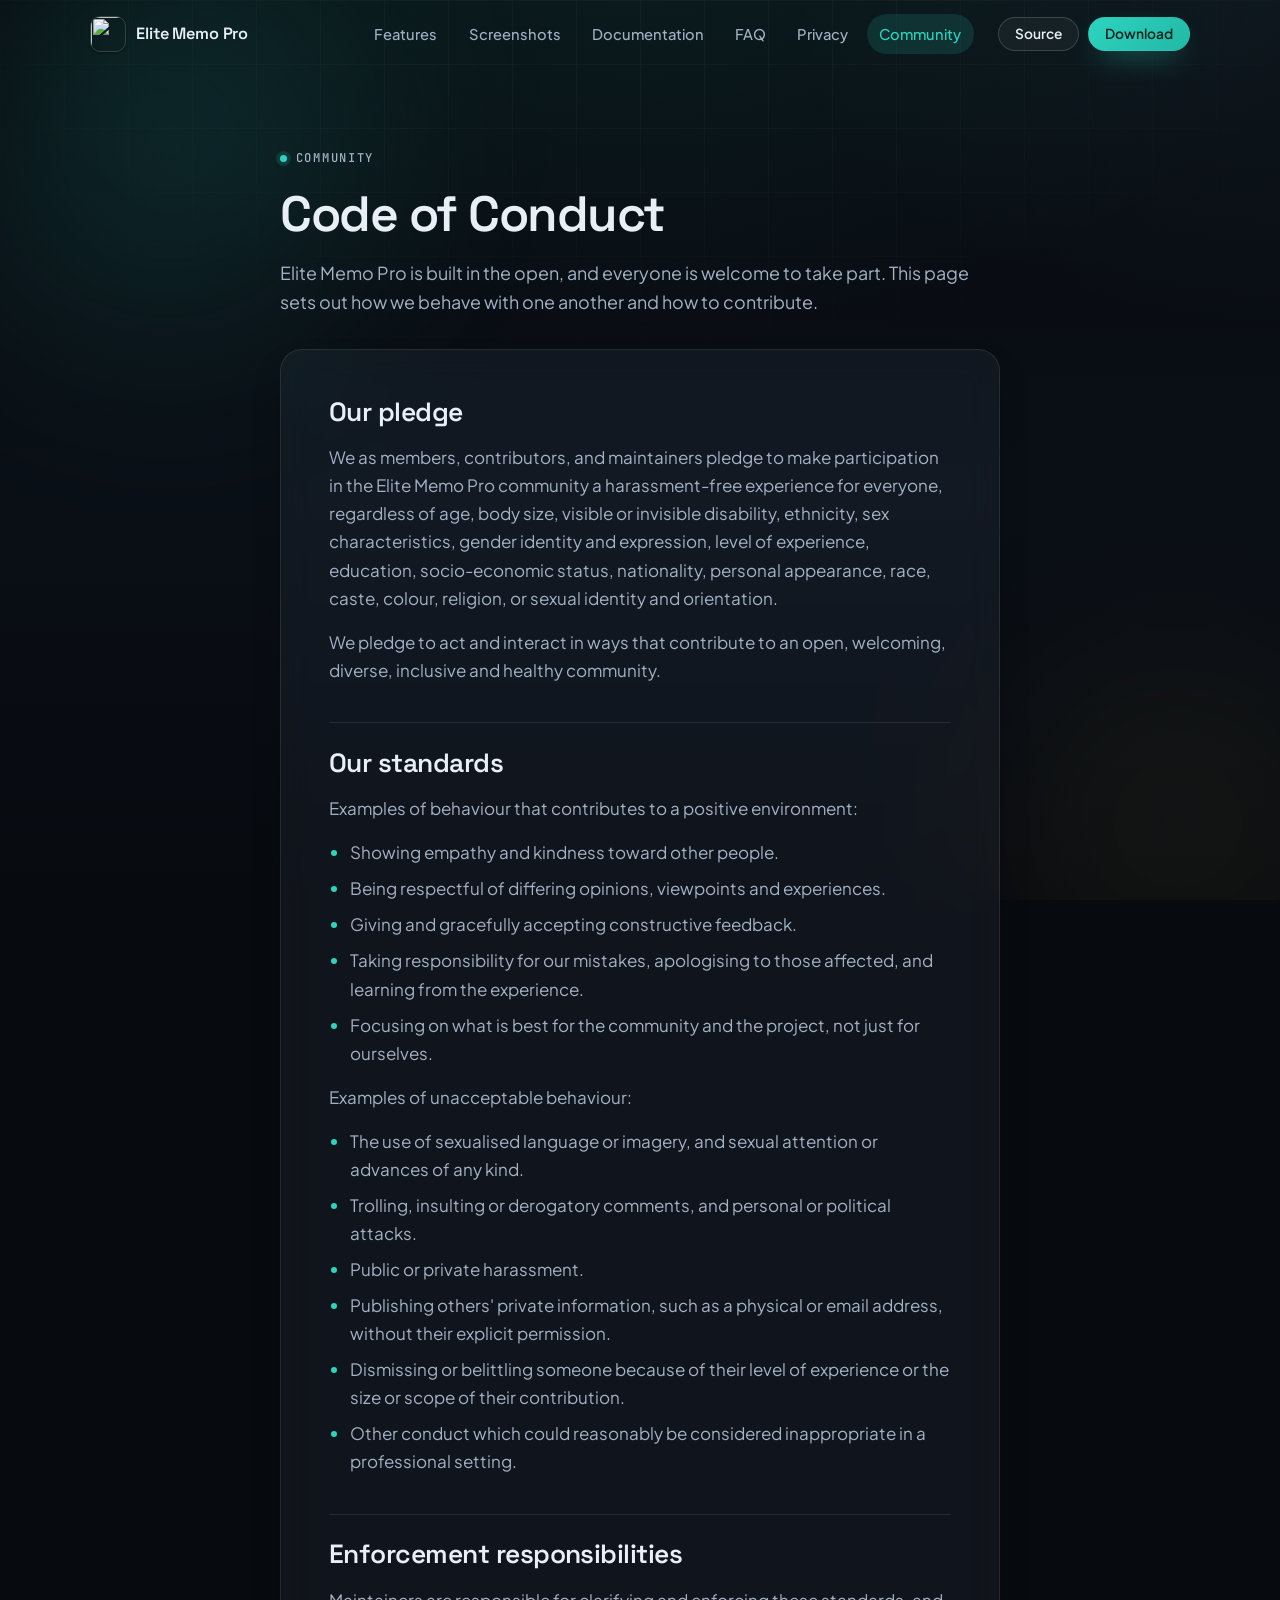
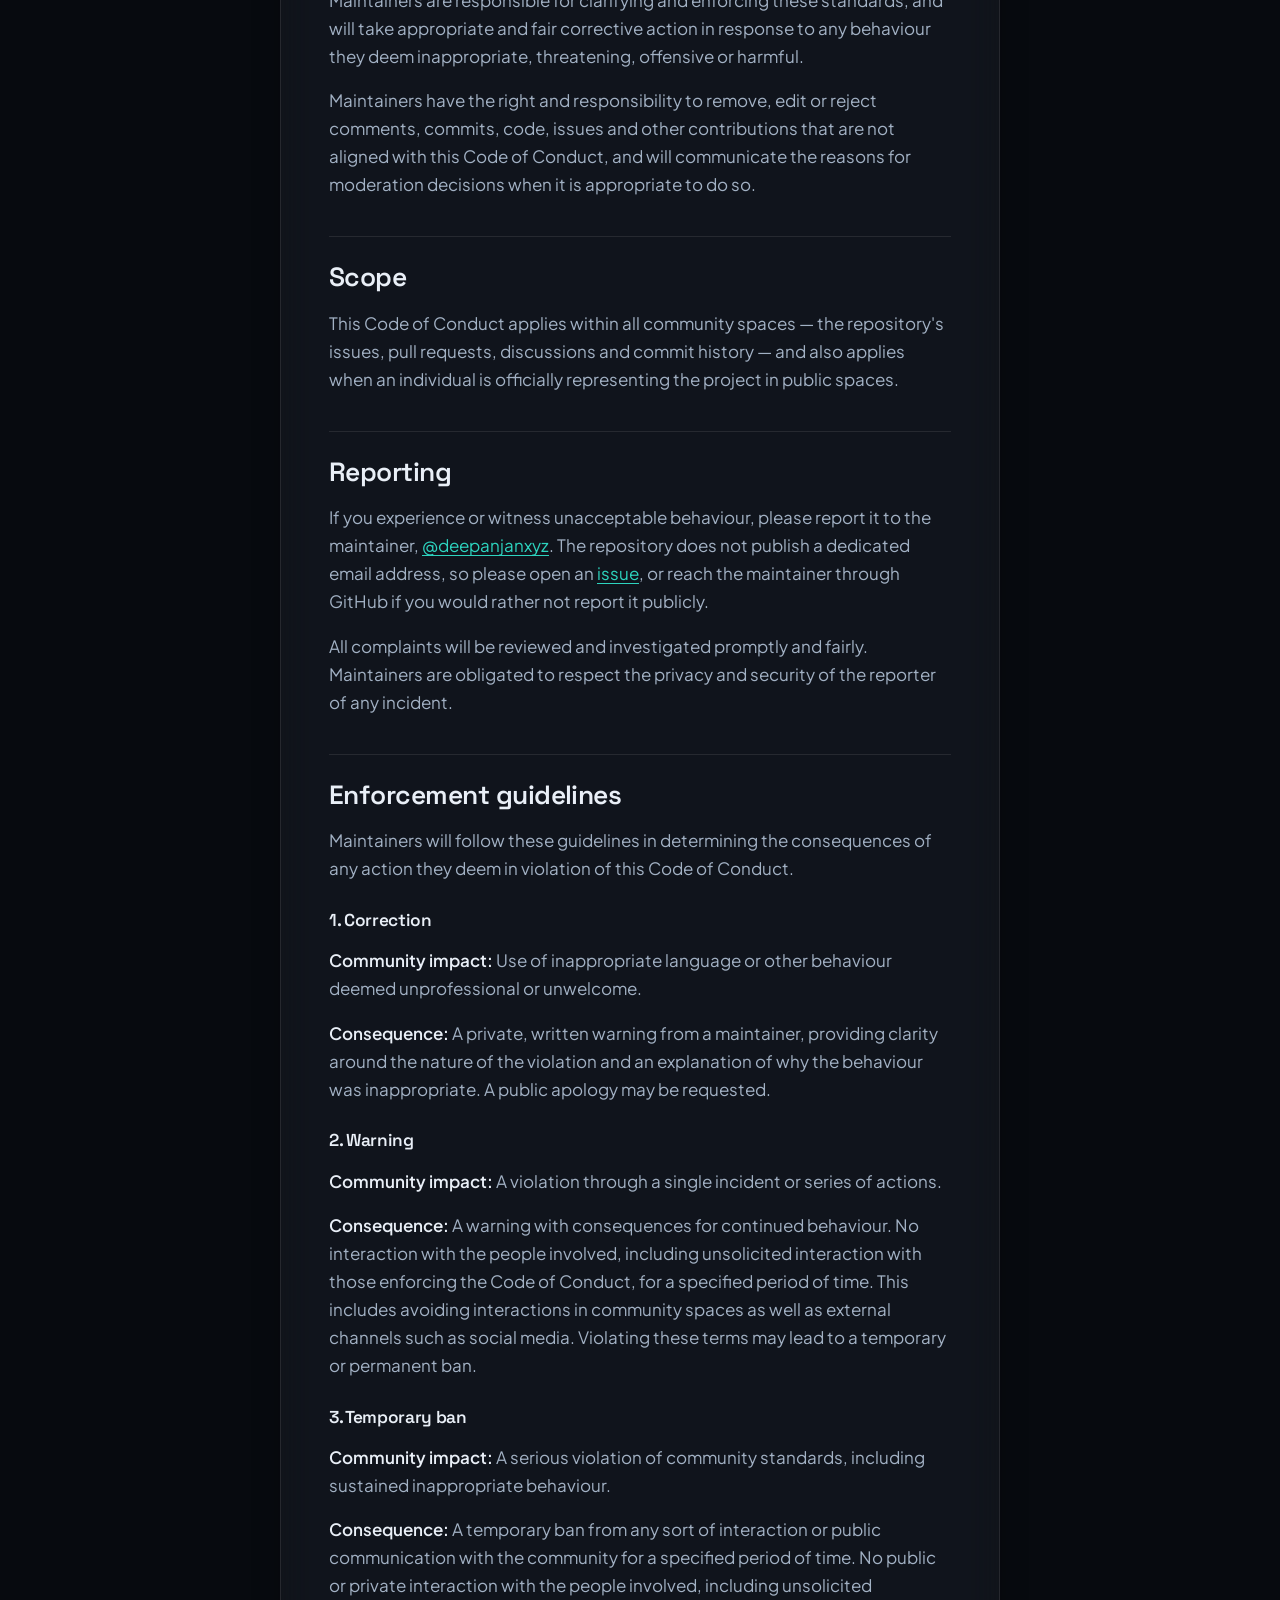
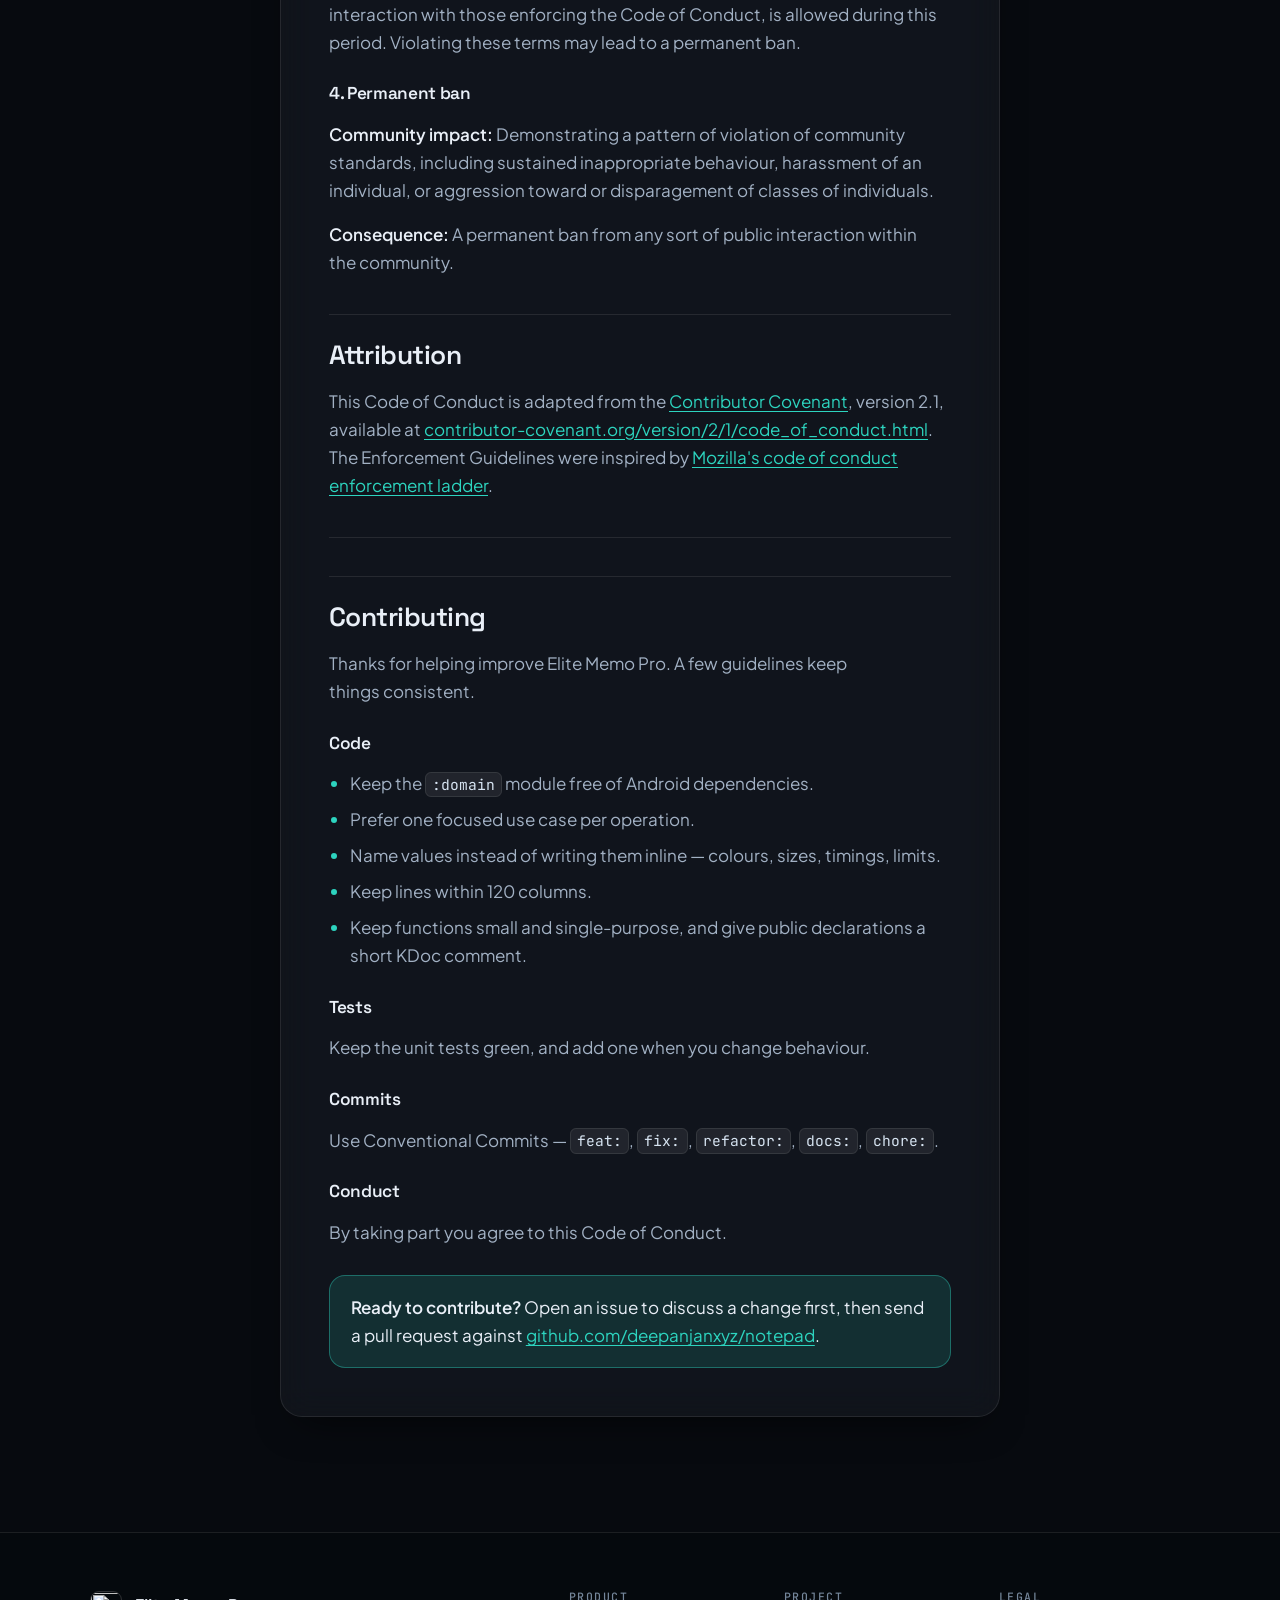
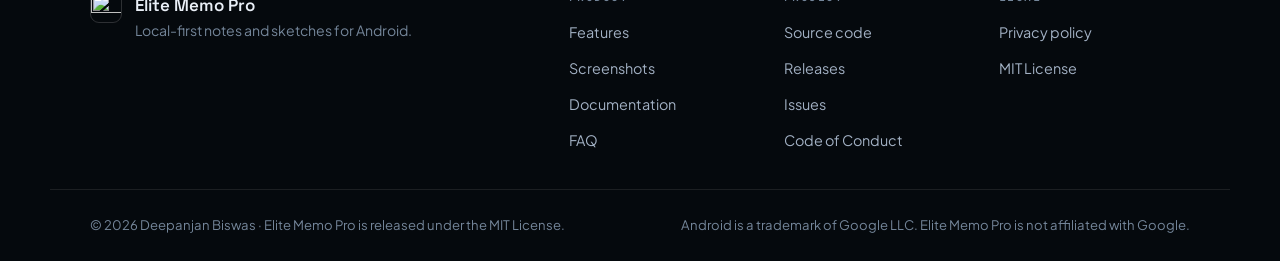
==== conduct.html @ f61d765e "feat: initial Elite Memo Pro landing site" ====
<!DOCTYPE html>
<html lang="en">
<head>
  <meta charset="UTF-8" />
  <meta name="viewport" content="width=device-width, initial-scale=1.0" />
  <title>Code of Conduct &amp; Contributing — Elite Memo Pro</title>
  <meta name="description" content="The Code of Conduct and contribution guidelines for the Elite Memo Pro community." />
  <meta name="theme-color" content="#070a0f" />
  <meta name="color-scheme" content="dark" />
  <link rel="icon" href="https://raw.githubusercontent.com/deepanjanxyz/notepad/main/fastlane/metadata/android/en-US/images/icon.png" />
  <link rel="preconnect" href="https://fonts.googleapis.com" />
  <link rel="preconnect" href="https://fonts.gstatic.com" crossorigin />
  <link href="https://fonts.googleapis.com/css2?family=Plus+Jakarta+Sans:wght@400;500;600;700;800&family=Space+Grotesk:wght@500;600;700&family=JetBrains+Mono:wght@400;500&display=swap" rel="stylesheet" />
  <link rel="stylesheet" href="assets/css/style.css" />
  <noscript><style>.reveal{opacity:1 !important;transform:none !important}</style></noscript>
</head>
<body>
  <a class="skip-link" href="#main">Skip to content</a>

  <div class="bg-atmosphere" aria-hidden="true">
    <span class="bg-atmosphere__glow bg-atmosphere__glow--a"></span>
    <span class="bg-atmosphere__glow bg-atmosphere__glow--b"></span>
    <span class="bg-atmosphere__grid"></span>
  </div>

  <header class="site-header" id="top">
    <div class="container site-header__inner">
      <a class="brand" href="index.html">
        <img class="brand__icon" src="https://raw.githubusercontent.com/deepanjanxyz/notepad/main/fastlane/metadata/android/en-US/images/icon.png" alt="" width="36" height="36" decoding="async" />
        <span class="brand__text">Elite&nbsp;Memo&nbsp;Pro</span>
      </a>

      <button class="nav-toggle" id="nav-toggle" type="button" aria-controls="primary-nav" aria-expanded="false" aria-label="Open menu">
        <span class="nav-toggle__bar"></span>
        <span class="nav-toggle__bar"></span>
        <span class="nav-toggle__bar"></span>
      </button>

      <nav class="nav" id="primary-nav" aria-label="Primary">
        <ul class="nav__list">
          <li><a class="nav__link" href="index.html#features">Features</a></li>
          <li><a class="nav__link" href="index.html#screenshots">Screenshots</a></li>
          <li><a class="nav__link" href="index.html#docs">Documentation</a></li>
          <li><a class="nav__link" href="index.html#faq">FAQ</a></li>
          <li><a class="nav__link" href="privacy.html">Privacy</a></li>
          <li><a class="nav__link is-active" href="conduct.html">Community</a></li>
        </ul>
        <div class="nav__actions">
          <a class="btn btn--ghost btn--sm" href="https://github.com/deepanjanxyz/notepad" target="_blank" rel="noopener">Source</a>
          <a class="btn btn--primary btn--sm" href="https://github.com/deepanjanxyz/notepad/releases/latest" target="_blank" rel="noopener">Download</a>
        </div>
      </nav>
    </div>
  </header>

  <main id="main">
    <section class="page-hero">
      <div class="container container--narrow">
        <p class="eyebrow"><span class="dot"></span> Community</p>
        <h1 class="page-hero__title">Code of Conduct</h1>
        <p class="page-hero__lead">
          Elite Memo Pro is built in the open, and everyone is welcome to take part. This page sets out how we behave
          with one another and how to contribute.
        </p>
      </div>
    </section>

    <section class="section" style="padding-top: 0;">
      <div class="container container--narrow">
        <article class="card prose">
          <h2>Our pledge</h2>
          <p>
            We as members, contributors, and maintainers pledge to make participation in the Elite Memo Pro community a
            harassment-free experience for everyone, regardless of age, body size, visible or invisible disability, ethnicity,
            sex characteristics, gender identity and expression, level of experience, education, socio-economic status,
            nationality, personal appearance, race, caste, colour, religion, or sexual identity and orientation.
          </p>
          <p>
            We pledge to act and interact in ways that contribute to an open, welcoming, diverse, inclusive and healthy
            community.
          </p>

          <h2>Our standards</h2>
          <p>Examples of behaviour that contributes to a positive environment:</p>
          <ul>
            <li>Showing empathy and kindness toward other people.</li>
            <li>Being respectful of differing opinions, viewpoints and experiences.</li>
            <li>Giving and gracefully accepting constructive feedback.</li>
            <li>Taking responsibility for our mistakes, apologising to those affected, and learning from the experience.</li>
            <li>Focusing on what is best for the community and the project, not just for ourselves.</li>
          </ul>
          <p>Examples of unacceptable behaviour:</p>
          <ul>
            <li>The use of sexualised language or imagery, and sexual attention or advances of any kind.</li>
            <li>Trolling, insulting or derogatory comments, and personal or political attacks.</li>
            <li>Public or private harassment.</li>
            <li>Publishing others' private information, such as a physical or email address, without their explicit permission.</li>
            <li>Dismissing or belittling someone because of their level of experience or the size or scope of their contribution.</li>
            <li>Other conduct which could reasonably be considered inappropriate in a professional setting.</li>
          </ul>

          <h2>Enforcement responsibilities</h2>
          <p>
            Maintainers are responsible for clarifying and enforcing these standards, and will take appropriate and fair
            corrective action in response to any behaviour they deem inappropriate, threatening, offensive or harmful.
          </p>
          <p>
            Maintainers have the right and responsibility to remove, edit or reject comments, commits, code, issues and other
            contributions that are not aligned with this Code of Conduct, and will communicate the reasons for moderation
            decisions when it is appropriate to do so.
          </p>

          <h2>Scope</h2>
          <p>
            This Code of Conduct applies within all community spaces — the repository's issues, pull requests, discussions and
            commit history — and also applies when an individual is officially representing the project in public spaces.
          </p>

          <h2>Reporting</h2>
          <p>
            If you experience or witness unacceptable behaviour, please report it to the maintainer,
            <a href="https://github.com/deepanjanxyz" target="_blank" rel="noopener">@deepanjanxyz</a>. The repository does not
            publish a dedicated email address, so please open an
            <a href="https://github.com/deepanjanxyz/notepad/issues" target="_blank" rel="noopener">issue</a>, or reach the
            maintainer through GitHub if you would rather not report it publicly.
          </p>
          <p>
            All complaints will be reviewed and investigated promptly and fairly. Maintainers are obligated to respect the
            privacy and security of the reporter of any incident.
          </p>

          <h2>Enforcement guidelines</h2>
          <p>Maintainers will follow these guidelines in determining the consequences of any action they deem in violation of this Code of Conduct.</p>

          <h3>1. Correction</h3>
          <p><strong>Community impact:</strong> Use of inappropriate language or other behaviour deemed unprofessional or unwelcome.</p>
          <p><strong>Consequence:</strong> A private, written warning from a maintainer, providing clarity around the nature of the violation and an explanation of why the behaviour was inappropriate. A public apology may be requested.</p>

          <h3>2. Warning</h3>
          <p><strong>Community impact:</strong> A violation through a single incident or series of actions.</p>
          <p><strong>Consequence:</strong> A warning with consequences for continued behaviour. No interaction with the people involved, including unsolicited interaction with those enforcing the Code of Conduct, for a specified period of time. This includes avoiding interactions in community spaces as well as external channels such as social media. Violating these terms may lead to a temporary or permanent ban.</p>

          <h3>3. Temporary ban</h3>
          <p><strong>Community impact:</strong> A serious violation of community standards, including sustained inappropriate behaviour.</p>
          <p><strong>Consequence:</strong> A temporary ban from any sort of interaction or public communication with the community for a specified period of time. No public or private interaction with the people involved, including unsolicited interaction with those enforcing the Code of Conduct, is allowed during this period. Violating these terms may lead to a permanent ban.</p>

          <h3>4. Permanent ban</h3>
          <p><strong>Community impact:</strong> Demonstrating a pattern of violation of community standards, including sustained inappropriate behaviour, harassment of an individual, or aggression toward or disparagement of classes of individuals.</p>
          <p><strong>Consequence:</strong> A permanent ban from any sort of public interaction within the community.</p>

          <h2>Attribution</h2>
          <p>
            This Code of Conduct is adapted from the
            <a href="https://www.contributor-covenant.org" target="_blank" rel="noopener">Contributor Covenant</a>, version 2.1,
            available at <a href="https://www.contributor-covenant.org/version/2/1/code_of_conduct.html" target="_blank" rel="noopener">contributor-covenant.org/version/2/1/code_of_conduct.html</a>.
            The Enforcement Guidelines were inspired by
            <a href="https://github.com/mozilla/inclusion" target="_blank" rel="noopener">Mozilla's code of conduct enforcement ladder</a>.
          </p>

          <hr class="prose__rule" />

          <h2 id="contributing">Contributing</h2>
          <p>Thanks for helping improve Elite Memo Pro. A few guidelines keep things consistent.</p>

          <h3>Code</h3>
          <ul>
            <li>Keep the <code>:domain</code> module free of Android dependencies.</li>
            <li>Prefer one focused use case per operation.</li>
            <li>Name values instead of writing them inline — colours, sizes, timings, limits.</li>
            <li>Keep lines within 120 columns.</li>
            <li>Keep functions small and single-purpose, and give public declarations a short KDoc comment.</li>
          </ul>

          <h3>Tests</h3>
          <p>Keep the unit tests green, and add one when you change behaviour.</p>

          <h3>Commits</h3>
          <p>Use Conventional Commits — <code>feat:</code>, <code>fix:</code>, <code>refactor:</code>, <code>docs:</code>, <code>chore:</code>.</p>

          <h3>Conduct</h3>
          <p>By taking part you agree to this Code of Conduct.</p>

          <div class="callout">
            <p><strong>Ready to contribute?</strong> Open an issue to discuss a change first, then send a pull request against
              <a href="https://github.com/deepanjanxyz/notepad" target="_blank" rel="noopener">github.com/deepanjanxyz/notepad</a>.</p>
          </div>
        </article>
      </div>
    </section>
  </main>

  <footer class="site-footer">
    <div class="container site-footer__inner">
      <div class="site-footer__brand">
        <img src="https://raw.githubusercontent.com/deepanjanxyz/notepad/main/fastlane/metadata/android/en-US/images/icon.png" alt="" width="32" height="32" loading="lazy" decoding="async" />
        <div>
          <p class="site-footer__name">Elite Memo Pro</p>
          <p class="site-footer__tag">Local-first notes and sketches for Android.</p>
        </div>
      </div>
      <nav class="site-footer__nav" aria-label="Footer">
        <div class="footer-col">
          <h2 class="footer-col__title">Product</h2>
          <ul role="list">
            <li><a href="index.html#features">Features</a></li>
            <li><a href="index.html#screenshots">Screenshots</a></li>
            <li><a href="index.html#docs">Documentation</a></li>
            <li><a href="index.html#faq">FAQ</a></li>
          </ul>
        </div>
        <div class="footer-col">
          <h2 class="footer-col__title">Project</h2>
          <ul role="list">
            <li><a href="https://github.com/deepanjanxyz/notepad" target="_blank" rel="noopener">Source code</a></li>
            <li><a href="https://github.com/deepanjanxyz/notepad/releases" target="_blank" rel="noopener">Releases</a></li>
            <li><a href="https://github.com/deepanjanxyz/notepad/issues" target="_blank" rel="noopener">Issues</a></li>
            <li><a href="conduct.html">Code of Conduct</a></li>
          </ul>
        </div>
        <div class="footer-col">
          <h2 class="footer-col__title">Legal</h2>
          <ul role="list">
            <li><a href="privacy.html">Privacy policy</a></li>
            <li><a href="https://github.com/deepanjanxyz/notepad/blob/main/LICENSE" target="_blank" rel="noopener">MIT License</a></li>
          </ul>
        </div>
      </nav>
    </div>
    <div class="container site-footer__bottom">
      <p>&copy; <span id="year">2026</span> Deepanjan Biswas &middot; Elite Memo Pro is released under the MIT License.</p>
      <p class="site-footer__disclaimer">Android is a trademark of Google LLC. Elite Memo Pro is not affiliated with Google.</p>
    </div>
  </footer>

  <script src="assets/js/main.js" defer></script>
</body>
</html>
---- assets/css/style.css ----
/* ==========================================================================
   Elite Memo Pro — landing site
   Dark glassmorphism design system
   --------------------------------------------------------------------------
   1.  Design tokens
   2.  Reset & base
   3.  Layout helpers
   4.  Typography & shared components
   5.  Background atmosphere
   6.  Header & navigation
   7.  Hero
   8.  Trust band
   9.  Features
   10. Screenshots
   11. Privacy
   12. Documentation
   13. FAQ
   14. Download CTA
   15. Footer
   16. Motion
   17. Responsive
   ========================================================================== */

/* ==========================================================================
   1. Design tokens
   ========================================================================== */
:root {
  /* Surfaces */
  --bg: #070a0f;
  --bg-2: #0a0f16;
  --surface: rgba(255, 255, 255, 0.045);
  --surface-2: rgba(255, 255, 255, 0.065);
  --surface-3: rgba(255, 255, 255, 0.09);
  --border: rgba(255, 255, 255, 0.09);
  --border-2: rgba(255, 255, 255, 0.16);

  /* Text */
  --text: #e9eff7;
  --text-dim: #a2b1c4;
  --text-mute: #74869a;

  /* Accents */
  --accent: #2dd4bf;        /* teal   */
  --accent-soft: rgba(45, 212, 191, 0.14);
  --accent-line: rgba(45, 212, 191, 0.38);
  --gold: #f4c453;          /* premium */
  --gold-soft: rgba(244, 196, 83, 0.14);
  --sky: #7dd3fc;

  /* Radii */
  --r-sm: 10px;
  --r-md: 16px;
  --r-lg: 22px;
  --r-xl: 30px;
  --r-pill: 999px;

  /* Spacing */
  --gutter: clamp(1.15rem, 4vw, 2.5rem);
  --section-y: clamp(4rem, 9vw, 7.5rem);
  --maxw: 1180px;

  /* Effects */
  --blur: saturate(150%) blur(16px);
  --shadow-sm: 0 1px 2px rgba(0, 0, 0, 0.4);
  --shadow-md: 0 18px 40px -20px rgba(0, 0, 0, 0.75);
  --shadow-lg: 0 40px 80px -40px rgba(0, 0, 0, 0.85);
  --ring: 0 0 0 3px rgba(45, 212, 191, 0.35);

  /* Type */
  --font-display: "Space Grotesk", "Plus Jakarta Sans", ui-sans-serif, system-ui, sans-serif;
  --font-body: "Plus Jakarta Sans", ui-sans-serif, system-ui, -apple-system, "Segoe UI", Roboto, sans-serif;
  --font-mono: "JetBrains Mono", ui-monospace, SFMono-Regular, Menlo, Consolas, monospace;

  /* Motion */
  --ease: cubic-bezier(0.22, 0.61, 0.36, 1);
  --dur: 0.45s;

  --header-h: 68px;
}

/* ==========================================================================
   2. Reset & base
   ========================================================================== */
*,
*::before,
*::after { box-sizing: border-box; }

* { margin: 0; }

html {
  -webkit-text-size-adjust: 100%;
  scroll-behavior: smooth;
  scroll-padding-top: calc(var(--header-h) + 18px);
}

body {
  min-height: 100vh;
  font-family: var(--font-body);
  font-size: clamp(1rem, 0.96rem + 0.2vw, 1.0625rem);
  line-height: 1.65;
  color: var(--text);
  background-color: var(--bg);
  -webkit-font-smoothing: antialiased;
  -moz-osx-font-smoothing: grayscale;
  overflow-x: hidden;
  text-rendering: optimizeLegibility;
}

img,
picture,
svg,
video { display: block; max-width: 100%; }

img { height: auto; }

a {
  color: var(--accent);
  text-decoration: none;
  text-underline-offset: 3px;
  transition: color 0.2s var(--ease);
}
a:hover { color: #5eead4; text-decoration: underline; }

ul, ol { padding: 0; }

:focus-visible {
  outline: none;
  box-shadow: var(--ring);
  border-radius: 6px;
}

::selection { background: rgba(45, 212, 191, 0.3); color: #fff; }

/* ==========================================================================
   3. Layout helpers
   ========================================================================== */
.container {
  width: 100%;
  max-width: var(--maxw);
  margin-inline: auto;
  padding-inline: var(--gutter);
}
.container--narrow { max-width: 800px; }

.section {
  position: relative;
  padding-block: var(--section-y);
}
.section--alt::before {
  content: "";
  position: absolute;
  inset: 0;
  background: linear-gradient(180deg, transparent, rgba(255, 255, 255, 0.018) 20%, rgba(255, 255, 255, 0.018) 80%, transparent);
  border-block: 1px solid var(--border);
  pointer-events: none;
}
.section > .container { position: relative; z-index: 1; }

.skip-link {
  position: absolute;
  left: 1rem;
  top: -100px;
  z-index: 200;
  padding: 0.7rem 1.1rem;
  background: var(--accent);
  color: #05231f;
  font-weight: 700;
  border-radius: var(--r-sm);
  transition: top 0.2s var(--ease);
}
.skip-link:focus { top: 1rem; text-decoration: none; }

/* ==========================================================================
   4. Typography & shared components
   ========================================================================== */
h1, h2, h3, h4 {
  font-family: var(--font-display);
  font-weight: 600;
  line-height: 1.12;
  letter-spacing: -0.02em;
  text-wrap: balance;
}

p { text-wrap: pretty; }

code {
  font-family: var(--font-mono);
  font-size: 0.86em;
  padding: 0.15em 0.42em;
  border-radius: 6px;
  background: rgba(255, 255, 255, 0.07);
  border: 1px solid var(--border);
  color: #d7e4f2;
}

.eyebrow {
  display: inline-flex;
  align-items: center;
  gap: 0.55rem;
  font-family: var(--font-mono);
  font-size: 0.76rem;
  font-weight: 500;
  letter-spacing: 0.14em;
  text-transform: uppercase;
  color: var(--text-dim);
  margin-bottom: 1.1rem;
}
.eyebrow .dot {
  width: 7px;
  height: 7px;
  border-radius: 50%;
  background: var(--accent);
  box-shadow: 0 0 0 4px var(--accent-soft);
}

.section-head {
  max-width: 660px;
  margin-bottom: clamp(2.2rem, 5vw, 3.6rem);
}
.section-title {
  font-size: clamp(1.85rem, 1.3rem + 2.6vw, 3rem);
  margin-bottom: 0.85rem;
}
.section-lead {
  color: var(--text-dim);
  font-size: clamp(1rem, 0.97rem + 0.3vw, 1.15rem);
}

/* Glass card */
.card {
  position: relative;
  background: var(--surface);
  border: 1px solid var(--border);
  border-radius: var(--r-lg);
  backdrop-filter: var(--blur);
  -webkit-backdrop-filter: var(--blur);
  box-shadow: var(--shadow-md);
}

/* Buttons */
.btn {
  --btn-bg: var(--surface-2);
  --btn-fg: var(--text);
  display: inline-flex;
  align-items: center;
  justify-content: center;
  gap: 0.6rem;
  padding: 0.78rem 1.35rem;
  font-family: var(--font-body);
  font-size: 0.95rem;
  font-weight: 600;
  line-height: 1;
  color: var(--btn-fg);
  background: var(--btn-bg);
  border: 1px solid var(--border-2);
  border-radius: var(--r-pill);
  cursor: pointer;
  white-space: nowrap;
  text-decoration: none;
  transition: transform 0.18s var(--ease), background 0.2s var(--ease), border-color 0.2s var(--ease), box-shadow 0.2s var(--ease), color 0.2s var(--ease);
}
.btn:hover { text-decoration: none; transform: translateY(-2px); }
.btn:active { transform: translateY(0); }

.btn--sm { padding: 0.6rem 1rem; font-size: 0.86rem; }
.btn--lg { padding: 0.95rem 1.7rem; font-size: 1rem; }

.btn--primary {
  --btn-fg: #05231f;
  background: linear-gradient(135deg, var(--accent), #22b8a6);
  border-color: transparent;
  box-shadow: 0 12px 30px -12px rgba(45, 212, 191, 0.7);
}
.btn--primary:hover {
  background: linear-gradient(135deg, #4ee0cd, #2ac2af);
  box-shadow: 0 18px 40px -14px rgba(45, 212, 191, 0.85);
}

.btn--ghost { background: var(--surface); }
.btn--ghost:hover { background: var(--surface-2); border-color: var(--accent-line); }

.icon { width: 1.15em; height: 1.15em; flex: none; }
.icon--sm { width: 1em; height: 1em; }

/* ==========================================================================
   5. Background atmosphere
   ========================================================================== */
.bg-atmosphere {
  position: fixed;
  inset: 0;
  z-index: -1;
  overflow: hidden;
  pointer-events: none;
  background:
    radial-gradient(1200px 700px at 50% -10%, rgba(45, 212, 191, 0.10), transparent 60%),
    radial-gradient(900px 600px at 100% 0%, rgba(125, 211, 252, 0.06), transparent 55%),
    linear-gradient(180deg, var(--bg) 0%, var(--bg-2) 55%, var(--bg) 100%);
}
.bg-atmosphere__glow {
  position: absolute;
  border-radius: 50%;
  filter: blur(90px);
  opacity: 0.5;
}
.bg-atmosphere__glow--a {
  width: 46vw;
  height: 46vw;
  top: -12vw;
  left: -10vw;
  background: radial-gradient(circle, rgba(45, 212, 191, 0.35), transparent 70%);
}
.bg-atmosphere__glow--b {
  width: 40vw;
  height: 40vw;
  bottom: -14vw;
  right: -12vw;
  background: radial-gradient(circle, rgba(244, 196, 83, 0.16), transparent 70%);
}
.bg-atmosphere__grid {
  position: absolute;
  inset: 0;
  background-image:
    linear-gradient(rgba(255, 255, 255, 0.028) 1px, transparent 1px),
    linear-gradient(90deg, rgba(255, 255, 255, 0.028) 1px, transparent 1px);
  background-size: 64px 64px;
  mask-image: radial-gradient(ellipse 90% 60% at 50% 0%, #000 20%, transparent 75%);
  -webkit-mask-image: radial-gradient(ellipse 90% 60% at 50% 0%, #000 20%, transparent 75%);
}

/* ==========================================================================
   6. Header & navigation
   ========================================================================== */
.site-header {
  position: sticky;
  top: 0;
  z-index: 100;
  border-bottom: 1px solid transparent;
  transition: background 0.3s var(--ease), border-color 0.3s var(--ease), backdrop-filter 0.3s var(--ease);
}
.site-header.is-scrolled {
  background: rgba(8, 12, 18, 0.72);
  border-bottom-color: var(--border);
  backdrop-filter: var(--blur);
  -webkit-backdrop-filter: var(--blur);
}
.site-header__inner {
  display: flex;
  align-items: center;
  justify-content: space-between;
  gap: 1rem;
  min-height: var(--header-h);
}

.brand {
  display: inline-flex;
  align-items: center;
  gap: 0.65rem;
  color: var(--text);
  font-family: var(--font-display);
  font-weight: 600;
  letter-spacing: -0.01em;
}
.brand:hover { color: var(--text); text-decoration: none; }
.brand__icon {
  width: 36px;
  height: 36px;
  border-radius: 10px;
  border: 1px solid var(--border-2);
  box-shadow: var(--shadow-sm);
}
.brand__text { font-size: 1.02rem; }

.nav {
  display: flex;
  align-items: center;
  gap: 1.5rem;
}
.nav__list {
  display: flex;
  align-items: center;
  gap: 0.35rem;
  list-style: none;
}
.nav__link {
  display: block;
  padding: 0.5rem 0.8rem;
  font-size: 0.92rem;
  font-weight: 500;
  color: var(--text-dim);
  border-radius: var(--r-pill);
  transition: color 0.2s var(--ease), background 0.2s var(--ease);
}
.nav__link:hover {
  color: var(--text);
  background: var(--surface);
  text-decoration: none;
}
.nav__link.is-active { color: var(--accent); background: var(--accent-soft); }
.nav__actions { display: flex; align-items: center; gap: 0.55rem; }

.nav-toggle {
  display: none;
  flex-direction: column;
  justify-content: center;
  gap: 5px;
  width: 44px;
  height: 44px;
  padding: 0;
  background: var(--surface);
  border: 1px solid var(--border-2);
  border-radius: 12px;
  cursor: pointer;
}
.nav-toggle__bar {
  display: block;
  width: 19px;
  height: 2px;
  margin-inline: auto;
  background: var(--text);
  border-radius: 2px;
  transition: transform 0.28s var(--ease), opacity 0.2s var(--ease);
}
.nav-toggle[aria-expanded="true"] .nav-toggle__bar:nth-child(1) { transform: translateY(7px) rotate(45deg); }
.nav-toggle[aria-expanded="true"] .nav-toggle__bar:nth-child(2) { opacity: 0; }
.nav-toggle[aria-expanded="true"] .nav-toggle__bar:nth-child(3) { transform: translateY(-7px) rotate(-45deg); }

/* ==========================================================================
   7. Hero
   ========================================================================== */
.hero { padding-top: clamp(2.5rem, 6vw, 4.5rem); }
.hero__inner {
  display: grid;
  grid-template-columns: minmax(0, 1.05fr) minmax(0, 0.95fr);
  align-items: center;
  gap: clamp(2rem, 5vw, 4.5rem);
}
.hero__title {
  font-size: clamp(2.1rem, 1.4rem + 3.6vw, 4rem);
  letter-spacing: -0.035em;
  margin-bottom: 1.15rem;
}
.hero__title-accent {
  color: var(--accent);
  text-shadow: 0 0 46px rgba(45, 212, 191, 0.35);
}
.hero__lead {
  max-width: 34rem;
  color: var(--text-dim);
  font-size: clamp(1.02rem, 0.98rem + 0.4vw, 1.2rem);
  margin-bottom: 1.9rem;
}
.hero__actions {
  display: flex;
  flex-wrap: wrap;
  gap: 0.8rem;
  margin-bottom: 1.9rem;
}
.hero__meta {
  display: flex;
  flex-wrap: wrap;
  gap: 0.5rem 1.4rem;
  list-style: none;
  font-family: var(--font-mono);
  font-size: 0.8rem;
  color: var(--text-mute);
}
.hero__meta li { display: inline-flex; align-items: center; gap: 0.5rem; }
.hero__meta li::before {
  content: "";
  width: 5px;
  height: 5px;
  border-radius: 50%;
  background: var(--accent);
  opacity: 0.8;
}

/* Hero visual */
.hero__visual {
  position: relative;
  display: flex;
  justify-content: center;
  min-height: 480px;
}
.phone {
  position: relative;
  width: min(300px, 78vw);
  padding: 10px;
  border-radius: 42px;
  background: linear-gradient(160deg, rgba(255, 255, 255, 0.14), rgba(255, 255, 255, 0.03));
  border: 1px solid var(--border-2);
  box-shadow: var(--shadow-lg), inset 0 0 0 1px rgba(255, 255, 255, 0.05);
  backdrop-filter: var(--blur);
  -webkit-backdrop-filter: var(--blur);
}
.phone__notch {
  position: absolute;
  top: 16px;
  left: 50%;
  transform: translateX(-50%);
  width: 96px;
  height: 20px;
  background: #05070a;
  border-radius: var(--r-pill);
  z-index: 2;
}
.phone__screen {
  width: 100%;
  border-radius: 34px;
  background: #05070a;
}

.float-card {
  position: absolute;
  z-index: 3;
  padding: 0.9rem 1rem;
  background: rgba(12, 18, 26, 0.82);
  border: 1px solid var(--border-2);
  border-radius: var(--r-md);
  backdrop-filter: var(--blur);
  -webkit-backdrop-filter: var(--blur);
  box-shadow: var(--shadow-lg);
  animation: floaty 7s ease-in-out infinite;
}
.float-card--a { top: 12%; left: -4%; width: 190px; }
.float-card--b { bottom: 10%; right: -4%; animation-delay: -3.5s; }
.float-card__label {
  display: block;
  font-family: var(--font-mono);
  font-size: 0.68rem;
  letter-spacing: 0.12em;
  text-transform: uppercase;
  color: var(--text-mute);
  margin-bottom: 0.55rem;
}
.mini-check { list-style: none; display: grid; gap: 0.4rem; }
.mini-check li {
  position: relative;
  padding-left: 1.5rem;
  font-size: 0.83rem;
  color: var(--text-dim);
}
.mini-check li::before {
  content: "";
  position: absolute;
  left: 0;
  top: 0.35em;
  width: 0.85rem;
  height: 0.85rem;
  border: 1.5px solid var(--border-2);
  border-radius: 5px;
}
.mini-check li.is-done { color: var(--text-mute); text-decoration: line-through; }
.mini-check li.is-done::before {
  background: var(--accent) url("data:image/svg+xml,%3Csvg xmlns='http://www.w3.org/2000/svg' viewBox='0 0 24 24' fill='none' stroke='%2305231f' stroke-width='3.5' stroke-linecap='round' stroke-linejoin='round'%3E%3Cpath d='m5 12 4.5 4.5L19 7'/%3E%3C/svg%3E") center / 72% no-repeat;
  border-color: transparent;
}
.pill {
  display: inline-flex;
  align-items: center;
  gap: 0.45rem;
  padding: 0.4rem 0.75rem;
  font-size: 0.8rem;
  font-weight: 600;
  border-radius: var(--r-pill);
  border: 1px solid var(--border-2);
  background: var(--surface-2);
  white-space: nowrap;
}
.pill--safe { color: #86efac; border-color: rgba(134, 239, 172, 0.3); background: rgba(134, 239, 172, 0.1); }

/* ==========================================================================
   8. Trust band
   ========================================================================== */
.trust {
  position: relative;
  z-index: 1;
  padding-block: clamp(1.6rem, 4vw, 2.6rem);
  border-block: 1px solid var(--border);
  background: rgba(255, 255, 255, 0.015);
}
.trust__list {
  display: grid;
  grid-template-columns: repeat(4, 1fr);
  gap: 1rem 2rem;
  list-style: none;
}
.trust__item { display: grid; gap: 0.2rem; }
.trust__item strong {
  font-family: var(--font-display);
  font-size: 1.02rem;
  color: var(--text);
}
.trust__item span { font-size: 0.88rem; color: var(--text-mute); }

/* ==========================================================================
   9. Features
   ========================================================================== */
.feature-grid {
  display: grid;
  grid-template-columns: repeat(3, minmax(0, 1fr));
  gap: 1.1rem;
}
.feature {
  padding: 1.6rem;
  transition: transform 0.25s var(--ease), border-color 0.25s var(--ease), background 0.25s var(--ease);
}
.feature:hover {
  transform: translateY(-4px);
  border-color: var(--accent-line);
  background: var(--surface-2);
}
.feature__icon {
  display: inline-flex;
  align-items: center;
  justify-content: center;
  width: 46px;
  height: 46px;
  margin-bottom: 1.05rem;
  border-radius: 13px;
  background: linear-gradient(150deg, var(--accent-soft), rgba(255, 255, 255, 0.02));
  border: 1px solid var(--border-2);
  color: var(--accent);
}
.feature__icon svg { width: 24px; height: 24px; }
.feature__title { font-size: 1.12rem; margin-bottom: 0.45rem; }
.feature__text { font-size: 0.93rem; color: var(--text-dim); }

/* ==========================================================================
   10. Screenshots
   ========================================================================== */
.shots {
  position: relative;
  z-index: 1;
  padding-block: 0.5rem 1rem;
}
.shots__track {
  display: flex;
  gap: 1.1rem;
  overflow-x: auto;
  scroll-snap-type: x mandatory;
  padding: 0.5rem var(--gutter) 1.6rem;
  -webkit-overflow-scrolling: touch;
  scrollbar-width: thin;
  scrollbar-color: rgba(255, 255, 255, 0.2) transparent;
}
.shots__track::-webkit-scrollbar { height: 8px; }
.shots__track::-webkit-scrollbar-thumb { background: rgba(255, 255, 255, 0.18); border-radius: 999px; }
.shots__track::-webkit-scrollbar-track { background: transparent; }
.shot {
  flex: 0 0 auto;
  width: 232px;
  scroll-snap-align: center;
  text-align: center;
}
.shot img {
  width: 100%;
  border-radius: 20px;
  border: 1px solid var(--border-2);
  background: #05070a;
  box-shadow: var(--shadow-md);
  transition: transform 0.3s var(--ease), border-color 0.3s var(--ease);
}
.shot:hover img { transform: translateY(-6px); border-color: var(--accent-line); }
.shot figcaption {
  margin-top: 0.7rem;
  font-family: var(--font-mono);
  font-size: 0.74rem;
  letter-spacing: 0.08em;
  text-transform: uppercase;
  color: var(--text-mute);
}

/* ==========================================================================
   11. Privacy
   ========================================================================== */
.privacy {
  display: grid;
  grid-template-columns: minmax(0, 1.15fr) minmax(0, 0.85fr);
  gap: clamp(1.5rem, 4vw, 3rem);
  align-items: start;
}
.check-list {
  list-style: none;
  display: grid;
  gap: 0.7rem;
  margin: 1.5rem 0;
}
.check-list li {
  position: relative;
  padding-left: 2rem;
  color: var(--text-dim);
}
.check-list li::before {
  content: "";
  position: absolute;
  left: 0;
  top: 0.18em;
  width: 1.3rem;
  height: 1.3rem;
  border-radius: 50%;
  background: var(--accent-soft) url("data:image/svg+xml,%3Csvg xmlns='http://www.w3.org/2000/svg' viewBox='0 0 24 24' fill='none' stroke='%232dd4bf' stroke-width='3' stroke-linecap='round' stroke-linejoin='round'%3E%3Cpath d='m5 12 4.5 4.5L19 7'/%3E%3C/svg%3E") center / 62% no-repeat;
  border: 1px solid var(--accent-line);
}
.privacy__card { padding: 1.6rem; }
.privacy__card-title {
  font-size: 1.05rem;
  margin-bottom: 1rem;
  padding-bottom: 0.85rem;
  border-bottom: 1px solid var(--border);
}
.perm-list { display: grid; gap: 0.85rem; }
.perm dt { margin-bottom: 0.15rem; }
.perm dd { margin: 0; font-size: 0.87rem; color: var(--text-mute); }
.perm-note {
  margin-top: 1.1rem;
  padding-top: 0.95rem;
  border-top: 1px solid var(--border);
  font-size: 0.85rem;
  color: var(--text-mute);
}

/* ==========================================================================
   12. Documentation
   ========================================================================== */
.docs {
  display: grid;
  grid-template-columns: 220px minmax(0, 1fr);
  gap: clamp(1.5rem, 4vw, 3rem);
  align-items: start;
}
.docs__nav {
  position: sticky;
  top: calc(var(--header-h) + 24px);
  align-self: start;
}
.docs__nav ul { list-style: none; display: grid; gap: 0.2rem; }
.docs__nav a {
  display: block;
  padding: 0.5rem 0.8rem;
  font-size: 0.9rem;
  font-weight: 500;
  color: var(--text-mute);
  border-left: 2px solid var(--border);
  transition: color 0.2s var(--ease), border-color 0.2s var(--ease), background 0.2s var(--ease);
}
.docs__nav a:hover {
  color: var(--text);
  border-left-color: var(--accent-line);
  background: var(--surface);
  text-decoration: none;
}
.docs__body { display: grid; gap: 1.1rem; }
.doc { padding: clamp(1.4rem, 3vw, 2rem); scroll-margin-top: calc(var(--header-h) + 20px); }
.doc__title {
  font-size: 1.25rem;
  margin-bottom: 0.8rem;
}
.doc p { color: var(--text-dim); }
.doc p + p { margin-top: 0.85rem; }
.doc__note {
  margin-top: 1rem;
  padding: 0.85rem 1rem;
  font-size: 0.87rem;
  color: var(--text-mute);
  background: rgba(255, 255, 255, 0.025);
  border: 1px solid var(--border);
  border-left: 3px solid var(--accent-line);
  border-radius: var(--r-sm);
}
.doc__list { list-style: none; display: grid; gap: 0.55rem; margin-top: 1rem; }
.doc__list li {
  position: relative;
  padding-left: 1.4rem;
  font-size: 0.92rem;
  color: var(--text-dim);
}
.doc__list li::before {
  content: "";
  position: absolute;
  left: 0;
  top: 0.62em;
  width: 6px;
  height: 6px;
  border-radius: 50%;
  background: var(--accent);
  opacity: 0.85;
}

.code {
  margin-top: 1.1rem;
  padding: 1rem 1.15rem;
  overflow-x: auto;
  background: rgba(3, 6, 10, 0.75);
  border: 1px solid var(--border);
  border-radius: var(--r-md);
  font-family: var(--font-mono);
  font-size: 0.82rem;
  line-height: 1.7;
  color: #cfe3dd;
}
.code code {
  padding: 0;
  background: none;
  border: none;
  font-size: inherit;
  color: inherit;
}

.module-grid {
  display: grid;
  grid-template-columns: repeat(auto-fit, minmax(140px, 1fr));
  gap: 0.6rem;
  margin-top: 1.1rem;
}
.module {
  display: grid;
  gap: 0.2rem;
  padding: 0.8rem 0.9rem;
  background: rgba(255, 255, 255, 0.03);
  border: 1px solid var(--border);
  border-radius: var(--r-sm);
}
.module__name { font-family: var(--font-mono); font-size: 0.86rem; color: var(--accent); }
.module__desc { font-size: 0.8rem; color: var(--text-mute); }

/* ==========================================================================
   13. FAQ
   ========================================================================== */
.faq { display: grid; gap: 0.7rem; }
.faq__item {
  background: var(--surface);
  border: 1px solid var(--border);
  border-radius: var(--r-md);
  backdrop-filter: var(--blur);
  -webkit-backdrop-filter: var(--blur);
  transition: border-color 0.25s var(--ease), background 0.25s var(--ease);
}
.faq__item[open] { border-color: var(--accent-line); background: var(--surface-2); }
.faq__item summary {
  display: flex;
  align-items: center;
  justify-content: space-between;
  gap: 1rem;
  padding: 1.1rem 1.3rem;
  font-family: var(--font-display);
  font-size: 1.02rem;
  font-weight: 600;
  color: var(--text);
  cursor: pointer;
  list-style: none;
}
.faq__item summary::-webkit-details-marker { display: none; }
.faq__item summary::after {
  content: "";
  flex: none;
  width: 11px;
  height: 11px;
  border-right: 2px solid var(--accent);
  border-bottom: 2px solid var(--accent);
  transform: rotate(45deg);
  transition: transform 0.25s var(--ease);
}
.faq__item[open] summary::after { transform: rotate(-135deg); }
.faq__item p {
  padding: 0 1.3rem 1.2rem;
  color: var(--text-dim);
  font-size: 0.95rem;
}

/* ==========================================================================
   14. Download CTA
   ========================================================================== */
.download__card {
  display: flex;
  flex-wrap: wrap;
  align-items: center;
  justify-content: space-between;
  gap: 1.6rem;
  padding: clamp(1.8rem, 4vw, 3rem);
  background:
    radial-gradient(600px 240px at 12% 0%, var(--accent-soft), transparent 70%),
    radial-gradient(500px 220px at 100% 100%, var(--gold-soft), transparent 70%),
    var(--surface-2);
  overflow: hidden;
}
.download__title {
  font-size: clamp(1.6rem, 1.2rem + 1.8vw, 2.3rem);
  margin-bottom: 0.5rem;
}
.download__lead { color: var(--text-dim); max-width: 34rem; }
.download__actions { display: flex; flex-wrap: wrap; gap: 0.75rem; }

/* ==========================================================================
   15. Footer
   ========================================================================== */
.site-footer {
  position: relative;
  z-index: 1;
  border-top: 1px solid var(--border);
  background: rgba(6, 9, 13, 0.6);
  padding-block: clamp(2.4rem, 5vw, 3.6rem) 1.6rem;
}
.site-footer__inner {
  display: grid;
  grid-template-columns: minmax(0, 1fr) minmax(0, 1.4fr);
  gap: 2.2rem;
  padding-bottom: 2.2rem;
}
.site-footer__brand { display: flex; gap: 0.8rem; align-items: flex-start; }
.site-footer__brand img { border-radius: 9px; border: 1px solid var(--border-2); }
.site-footer__name { font-family: var(--font-display); font-weight: 600; }
.site-footer__tag { font-size: 0.88rem; color: var(--text-mute); }

.site-footer__nav {
  display: grid;
  grid-template-columns: repeat(3, minmax(0, 1fr));
  gap: 1.5rem;
}
.footer-col__title {
  font-family: var(--font-mono);
  font-size: 0.72rem;
  font-weight: 500;
  letter-spacing: 0.13em;
  text-transform: uppercase;
  color: var(--text-mute);
  margin-bottom: 0.85rem;
}
.footer-col ul { list-style: none; display: grid; gap: 0.5rem; }
.footer-col a { font-size: 0.9rem; color: var(--text-dim); }
.footer-col a:hover { color: var(--accent); }

.site-footer__bottom {
  display: flex;
  flex-wrap: wrap;
  justify-content: space-between;
  gap: 0.6rem 1.5rem;
  padding-top: 1.5rem;
  border-top: 1px solid var(--border);
  font-size: 0.82rem;
  color: var(--text-mute);
}
.site-footer__disclaimer { max-width: 32rem; }

/* ==========================================================================
   16. Motion
   ========================================================================== */
.reveal {
  opacity: 0;
  transform: translateY(22px);
  transition: opacity 0.7s var(--ease), transform 0.7s var(--ease);
  transition-delay: var(--reveal-delay, 0ms);
  will-change: opacity, transform;
}
.reveal.is-visible { opacity: 1; transform: none; }

@keyframes floaty {
  0%, 100% { transform: translateY(0); }
  50% { transform: translateY(-12px); }
}

@media (prefers-reduced-motion: reduce) {
  html { scroll-behavior: auto; }
  *, *::before, *::after {
    animation-duration: 0.001ms !important;
    animation-iteration-count: 1 !important;
    transition-duration: 0.001ms !important;
  }
  .reveal { opacity: 1; transform: none; }
}

/* ==========================================================================
   17. Responsive
   ========================================================================== */
@media (max-width: 1080px) {
  .hero__inner { grid-template-columns: 1fr; }
  .hero__visual { order: -1; min-height: 420px; }
  .hero__lead { margin-inline: auto; }
  .hero__copy { text-align: center; }
  .hero__actions, .hero__meta { justify-content: center; }
  .feature-grid { grid-template-columns: repeat(2, minmax(0, 1fr)); }
  .privacy { grid-template-columns: 1fr; }
  .trust__list { grid-template-columns: repeat(2, 1fr); }
}

@media (max-width: 860px) {
  .nav-toggle { display: flex; }
  .nav {
    position: absolute;
    top: calc(100% + 0.6rem);
    right: var(--gutter);
    left: var(--gutter);
    flex-direction: column;
    align-items: stretch;
    gap: 0.5rem;
    padding: 1rem;
    background: rgba(10, 15, 22, 0.94);
    border: 1px solid var(--border-2);
    border-radius: var(--r-lg);
    backdrop-filter: var(--blur);
    -webkit-backdrop-filter: var(--blur);
    box-shadow: var(--shadow-lg);
    opacity: 0;
    visibility: hidden;
    transform: translateY(-10px);
    transition: opacity 0.25s var(--ease), transform 0.25s var(--ease), visibility 0.25s;
  }
  .nav.is-open { opacity: 1; visibility: visible; transform: translateY(0); }
  .nav__list { flex-direction: column; align-items: stretch; gap: 0.15rem; }
  .nav__link { padding: 0.7rem 0.9rem; font-size: 0.98rem; }
  .nav__actions { justify-content: stretch; }
  .nav__actions .btn { flex: 1; }

  .docs { grid-template-columns: 1fr; }
  .docs__nav {
    position: static;
    margin-bottom: 0.4rem;
  }
  .docs__nav ul {
    display: flex;
    gap: 0.4rem;
    overflow-x: auto;
    padding-bottom: 0.4rem;
    scrollbar-width: none;
  }
  .docs__nav ul::-webkit-scrollbar { display: none; }
  .docs__nav a {
    white-space: nowrap;
    border: 1px solid var(--border);
    border-radius: var(--r-pill);
    background: var(--surface);
  }
  .site-footer__inner { grid-template-columns: 1fr; }
}

@media (max-width: 640px) {
  .feature-grid { grid-template-columns: 1fr; }
  .trust__list { grid-template-columns: 1fr; }
  .float-card--a { left: -2%; top: 6%; }
  .float-card--b { right: -2%; }
  .site-footer__nav { grid-template-columns: repeat(2, minmax(0, 1fr)); }
  .download__card { flex-direction: column; align-items: flex-start; }
  .download__actions { width: 100%; }
  .download__actions .btn { flex: 1 1 auto; }
}

@media (max-width: 400px) {
  .float-card--a { display: none; }
  .hero__visual { min-height: 360px; }
}

/* ==========================================================================
   18. Prose pages (privacy, conduct)
   ========================================================================== */
.page-hero {
  position: relative;
  z-index: 1;
  padding-block: clamp(2.6rem, 6vw, 4.5rem) clamp(1.4rem, 3vw, 2rem);
}
.page-hero__title {
  font-size: clamp(2rem, 1.5rem + 2.4vw, 3.1rem);
  letter-spacing: -0.03em;
  margin-bottom: 1rem;
}
.page-hero__lead {
  color: var(--text-dim);
  font-size: clamp(1rem, 0.97rem + 0.3vw, 1.12rem);
  max-width: 46rem;
}
.page-hero__meta {
  margin-top: 1rem;
  font-family: var(--font-mono);
  font-size: 0.78rem;
  letter-spacing: 0.06em;
  text-transform: uppercase;
  color: var(--text-mute);
}

.prose { padding: clamp(1.6rem, 4vw, 3rem); }
.prose > * + * { margin-top: 1rem; }

.prose h2 {
  font-size: clamp(1.3rem, 1.15rem + 0.8vw, 1.65rem);
  margin-top: 2.4rem;
  padding-top: 1.6rem;
  border-top: 1px solid var(--border);
}
.prose h2:first-child { margin-top: 0; padding-top: 0; border-top: none; }
.prose h3 {
  font-size: 1.08rem;
  margin-top: 1.8rem;
  color: var(--text);
}
.prose p, .prose li { color: var(--text-dim); }
.prose strong { color: var(--text); font-weight: 600; }
.prose ul, .prose ol { padding-left: 1.3rem; display: grid; gap: 0.5rem; }
.prose li::marker { color: var(--accent); }
.prose a { text-decoration: underline; }
.prose hr.prose__rule {
  margin-block: 2.4rem;
  border: none;
  border-top: 1px solid var(--border);
}

.table-wrap {
  margin-top: 1.2rem;
  overflow-x: auto;
  border: 1px solid var(--border);
  border-radius: var(--r-md);
  background: rgba(3, 6, 10, 0.45);
}
.prose table {
  width: 100%;
  min-width: 480px;
  border-collapse: collapse;
  font-size: 0.9rem;
}
.prose thead th {
  text-align: left;
  padding: 0.85rem 1rem;
  font-family: var(--font-mono);
  font-size: 0.72rem;
  letter-spacing: 0.1em;
  text-transform: uppercase;
  color: var(--text-mute);
  background: rgba(255, 255, 255, 0.035);
  border-bottom: 1px solid var(--border);
  white-space: nowrap;
}
.prose tbody td {
  padding: 0.85rem 1rem;
  vertical-align: top;
  color: var(--text-dim);
  border-bottom: 1px solid var(--border);
}
.prose tbody tr:last-child td { border-bottom: none; }
.prose tbody tr:hover td { background: rgba(255, 255, 255, 0.022); }
.prose tbody td:first-child { color: var(--text); }

.callout {
  margin-top: 1.8rem;
  padding: 1.1rem 1.3rem;
  background: var(--accent-soft);
  border: 1px solid var(--accent-line);
  border-radius: var(--r-md);
}
.callout p { color: var(--text); }

@media (max-width: 640px) {
  .prose { padding: 1.3rem; }
  .prose table { min-width: 420px; }
}

@media print {
  .site-header, .site-footer, .nav, .bg-atmosphere, .skip-link { display: none !important; }
  body { background: #fff; color: #111; }
  .card { border: 1px solid #ddd; box-shadow: none; backdrop-filter: none; background: #fff; }
  .prose p, .prose li, .page-hero__lead { color: #333; }
  a { color: #0a58ca; }
}
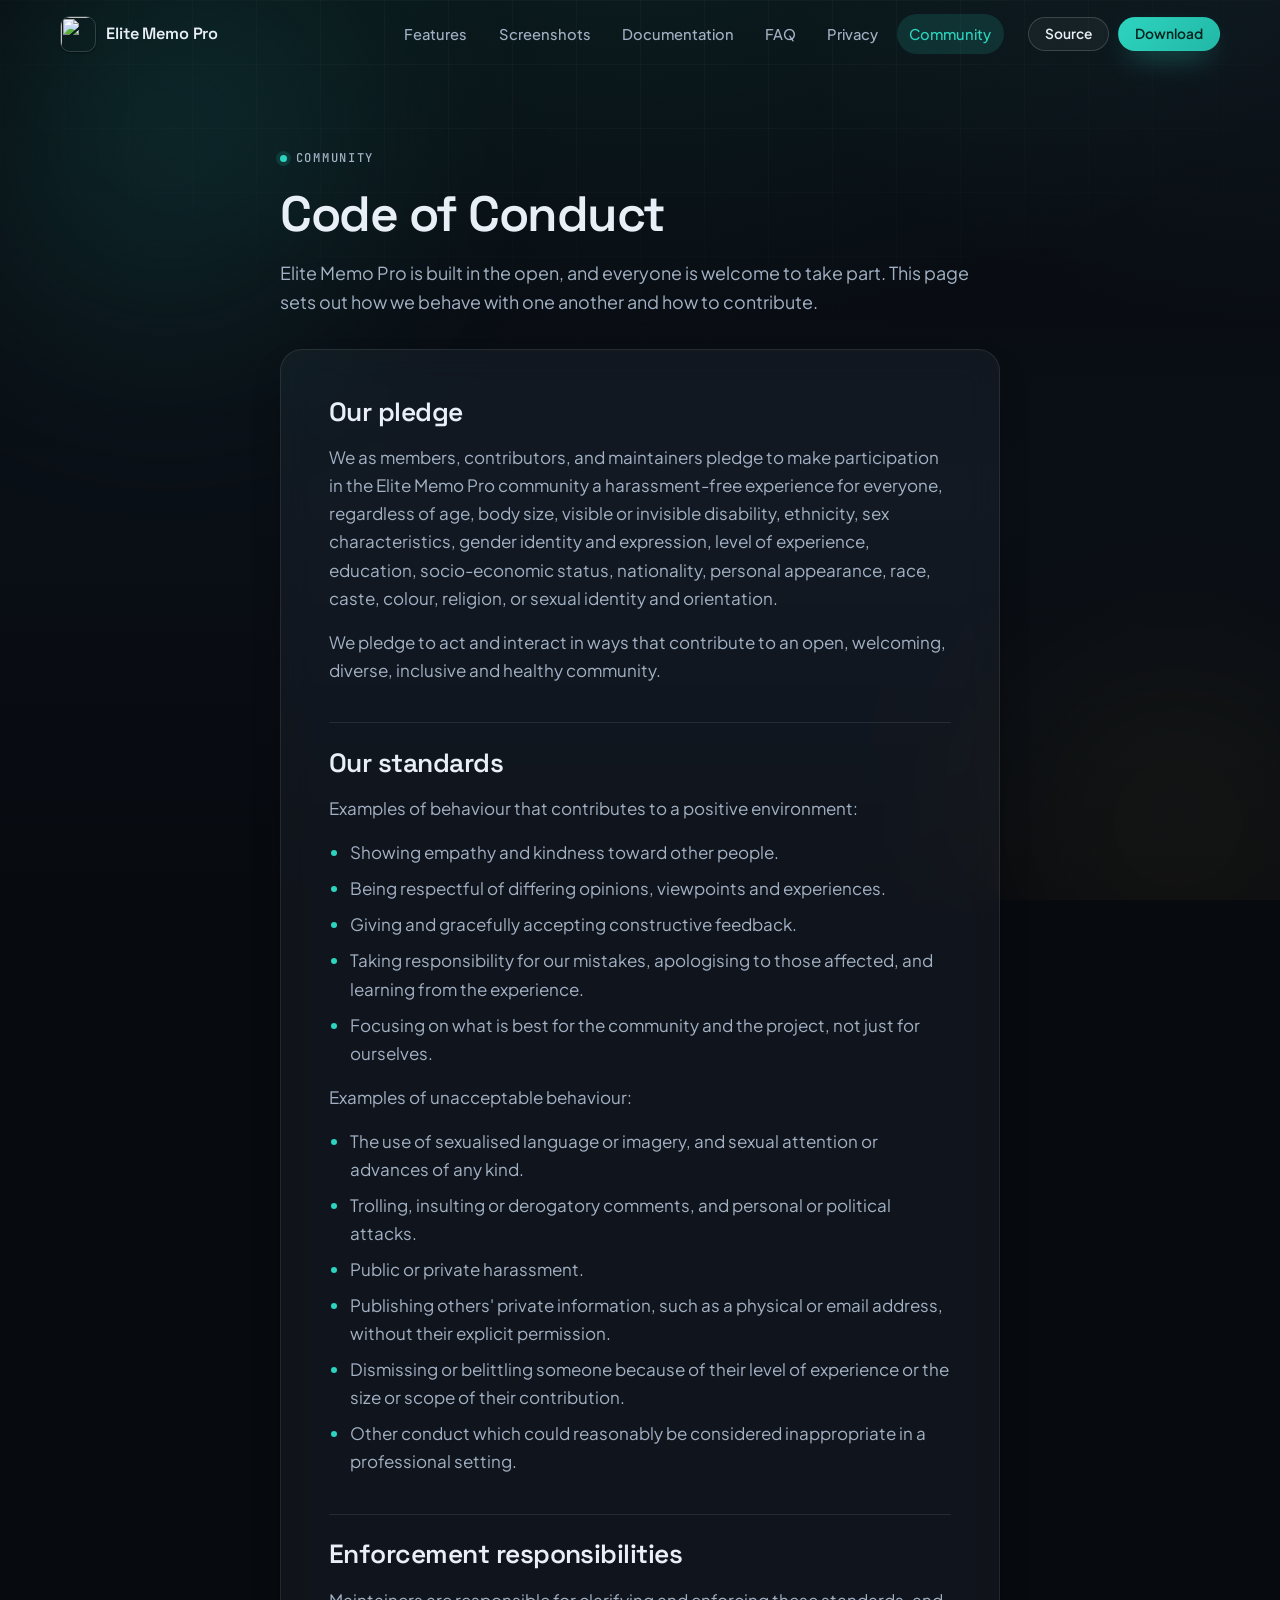
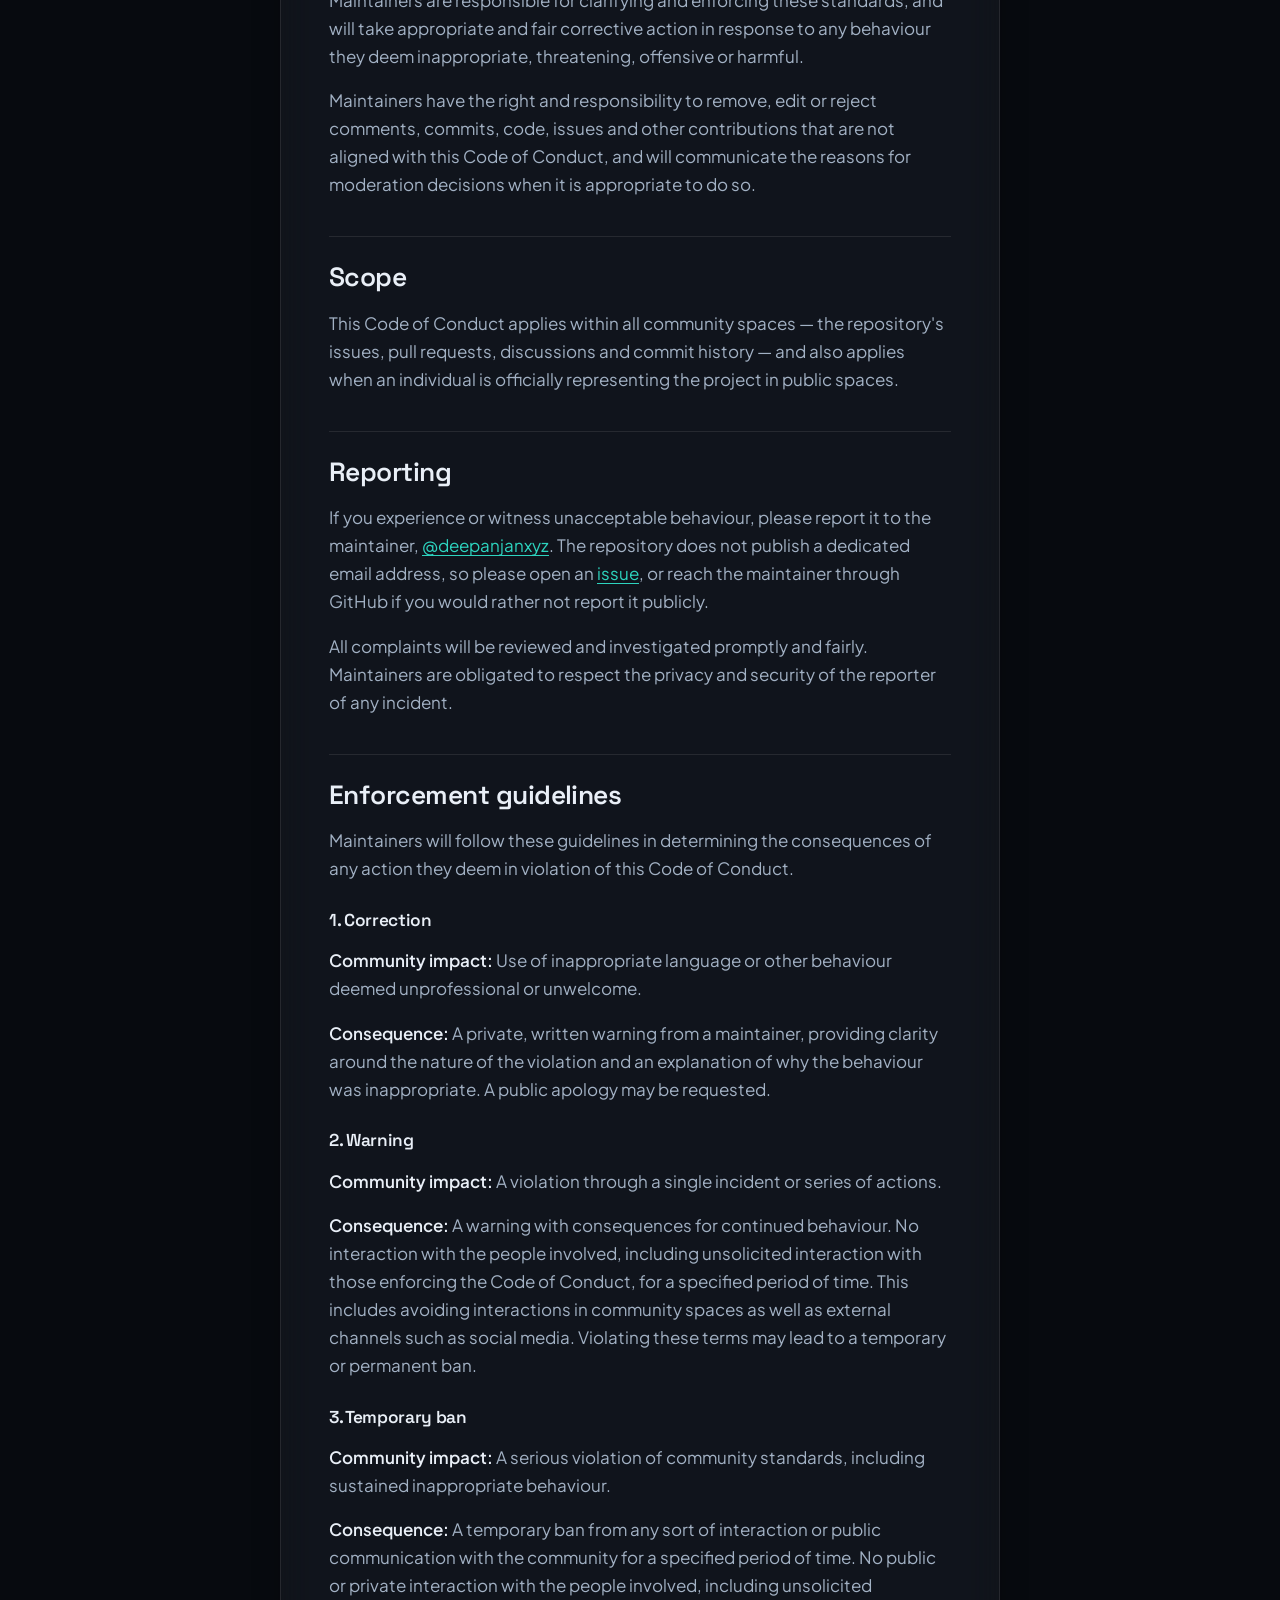
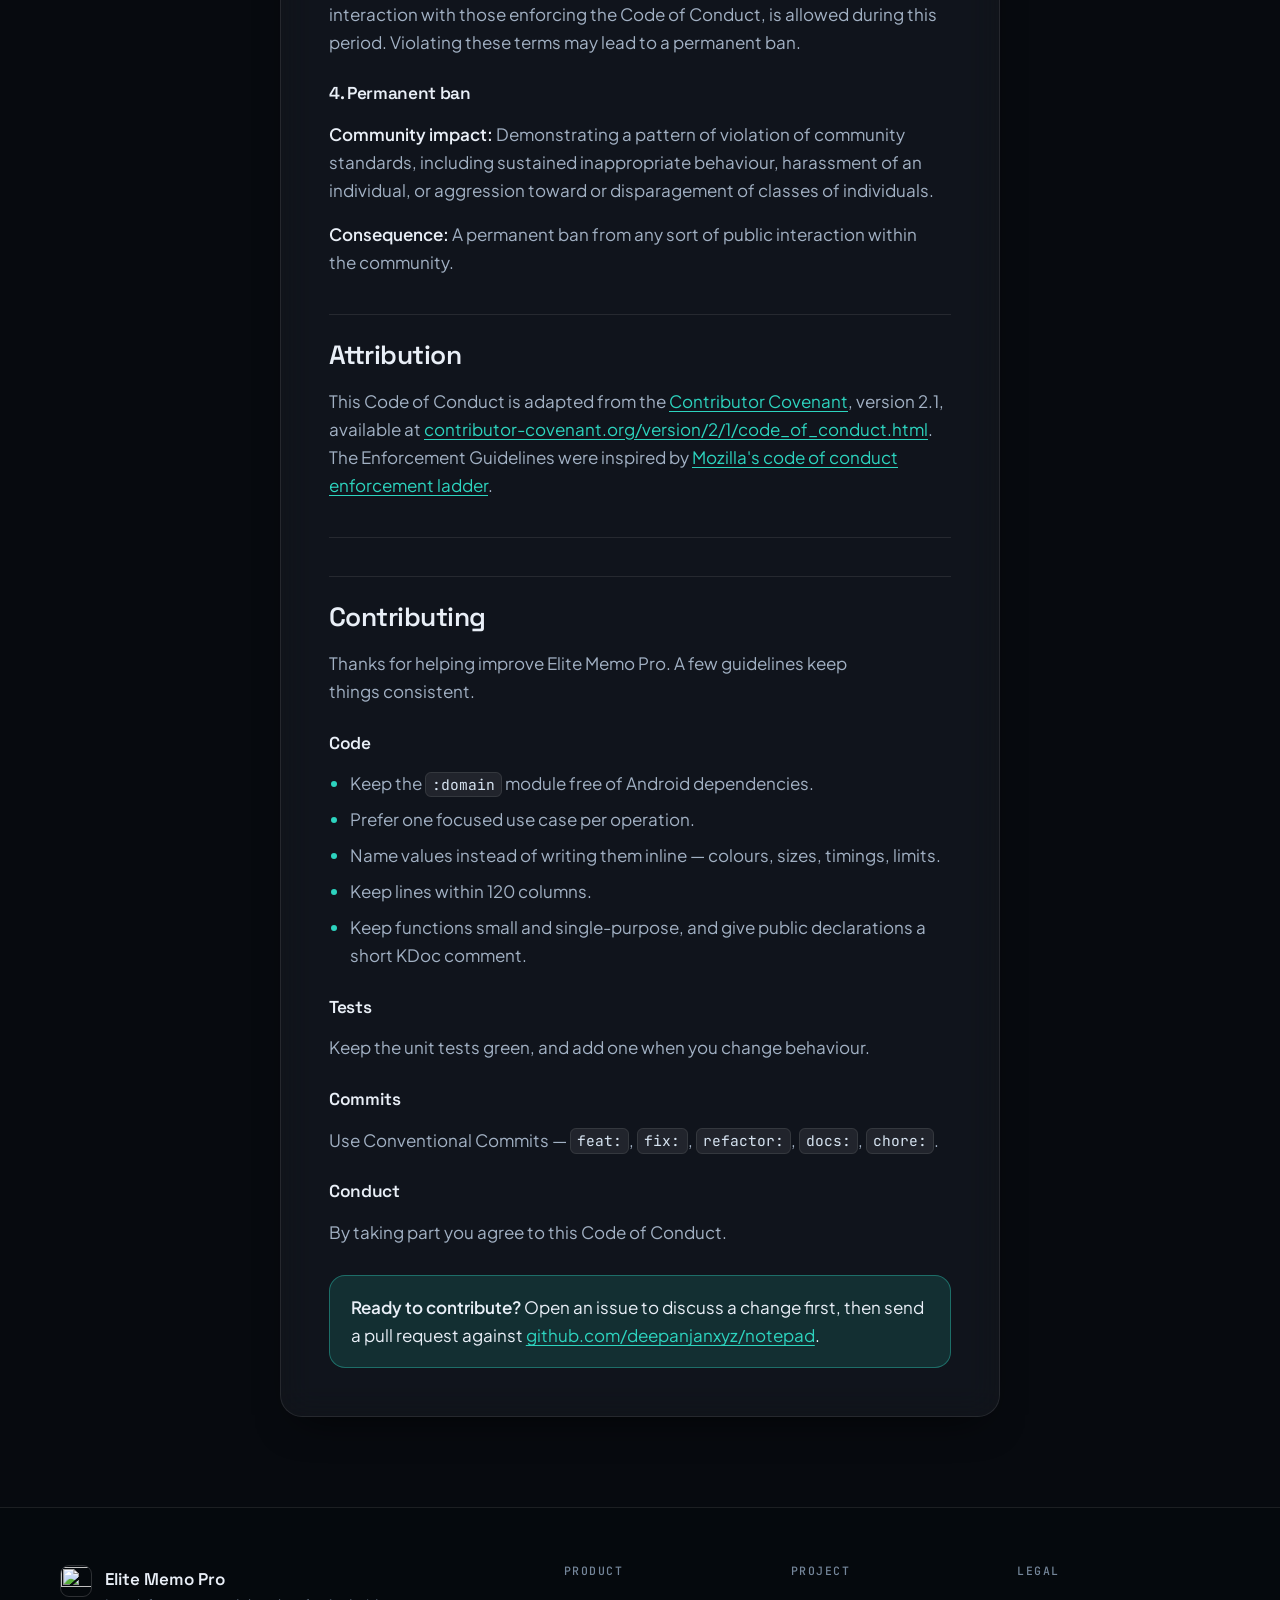
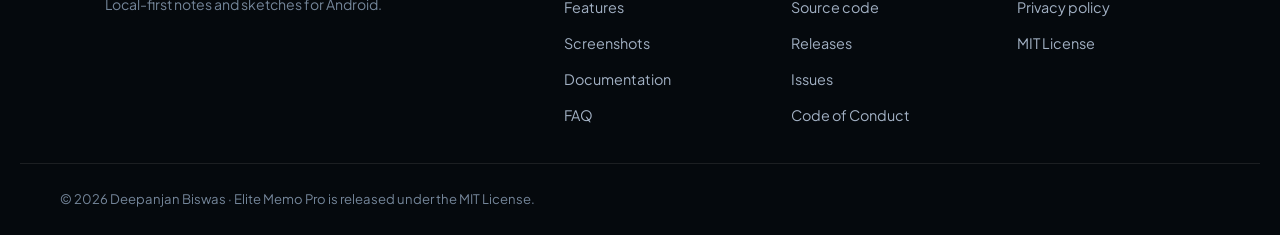
==== commit c5f680a3: "style: improve desktop layout; remove third-party brand line from footer" ====
--- a/conduct.html
+++ b/conduct.html
@@ -228,7 +228,6 @@
     </div>
     <div class="container site-footer__bottom">
       <p>&copy; <span id="year">2026</span> Deepanjan Biswas &middot; Elite Memo Pro is released under the MIT License.</p>
-      <p class="site-footer__disclaimer">Android is a trademark of Google LLC. Elite Memo Pro is not affiliated with Google.</p>
     </div>
   </footer>
 
--- a/assets/css/style.css
+++ b/assets/css/style.css
@@ -56,8 +56,8 @@
 
   /* Spacing */
   --gutter: clamp(1.15rem, 4vw, 2.5rem);
-  --section-y: clamp(4rem, 9vw, 7.5rem);
-  --maxw: 1180px;
+  --section-y: clamp(3.6rem, 7vw, 6.5rem);
+  --maxw: 1240px;
 
   /* Effects */
   --blur: saturate(150%) blur(16px);
@@ -224,6 +224,20 @@
 .section-lead {
   color: var(--text-dim);
   font-size: clamp(1rem, 0.97rem + 0.3vw, 1.15rem);
+}
+
+/* Desktop: set the lead beside the title so the full width is used */
+@media (min-width: 1000px) {
+  .section-head {
+    max-width: none;
+    display: grid;
+    grid-template-columns: minmax(0, 1fr) minmax(0, 1fr);
+    gap: 0.9rem 3.5rem;
+    align-items: end;
+  }
+  .section-head .eyebrow { grid-column: 1 / -1; margin-bottom: 0; }
+  .section-head .section-title { margin-bottom: 0; }
+  .section-head .section-lead { margin-bottom: 0.4rem; }
 }
 
 /* Glass card */
@@ -430,12 +444,12 @@
 .hero { padding-top: clamp(2.5rem, 6vw, 4.5rem); }
 .hero__inner {
   display: grid;
-  grid-template-columns: minmax(0, 1.05fr) minmax(0, 0.95fr);
+  grid-template-columns: minmax(0, 0.92fr) minmax(0, 1.08fr);
   align-items: center;
   gap: clamp(2rem, 5vw, 4.5rem);
 }
 .hero__title {
-  font-size: clamp(2.1rem, 1.4rem + 3.6vw, 4rem);
+  font-size: clamp(2.1rem, 1.5rem + 2.6vw, 3.5rem);
   letter-spacing: -0.035em;
   margin-bottom: 1.15rem;
 }
@@ -478,12 +492,14 @@
 .hero__visual {
   position: relative;
   display: flex;
+  align-items: center;
   justify-content: center;
-  min-height: 480px;
+  min-height: 560px;
+  padding-inline: 2%;
 }
 .phone {
   position: relative;
-  width: min(300px, 78vw);
+  width: min(288px, 66vw);
   padding: 10px;
   border-radius: 42px;
   background: linear-gradient(160deg, rgba(255, 255, 255, 0.14), rgba(255, 255, 255, 0.03));
@@ -521,8 +537,8 @@
   box-shadow: var(--shadow-lg);
   animation: floaty 7s ease-in-out infinite;
 }
-.float-card--a { top: 12%; left: -4%; width: 190px; }
-.float-card--b { bottom: 10%; right: -4%; animation-delay: -3.5s; }
+.float-card--a { top: 19%; left: 0; width: 182px; }
+.float-card--b { bottom: 13%; right: 0; animation-delay: -3.5s; }
 .float-card__label {
   display: block;
   font-family: var(--font-mono);
@@ -597,8 +613,20 @@
    ========================================================================== */
 .feature-grid {
   display: grid;
-  grid-template-columns: repeat(3, minmax(0, 1fr));
+  grid-template-columns: 1fr;
   gap: 1.1rem;
+}
+@media (min-width: 640px) {
+  .feature-grid { grid-template-columns: repeat(2, minmax(0, 1fr)); }
+}
+@media (min-width: 1024px) {
+  .feature-grid {
+    grid-template-columns: repeat(12, minmax(0, 1fr));
+    gap: 1.15rem;
+  }
+  .feature { grid-column: span 4; }
+  .feature--half { grid-column: span 6; }
+  .feature--hero { grid-column: span 6; grid-row: span 2; }
 }
 .feature {
   padding: 1.6rem;
@@ -625,6 +653,46 @@
 .feature__title { font-size: 1.12rem; margin-bottom: 0.45rem; }
 .feature__text { font-size: 0.93rem; color: var(--text-dim); }
 
+.feature--hero {
+  display: flex;
+  flex-direction: column;
+  padding: 1.9rem;
+  background:
+    radial-gradient(520px 260px at 100% 0%, var(--accent-soft), transparent 70%),
+    var(--surface);
+}
+.feature--hero .feature__title { font-size: 1.35rem; }
+.feature--hero .feature__text { font-size: 0.97rem; max-width: 34rem; }
+.feature__canvas {
+  margin-top: auto;
+  padding-top: 1.6rem;
+  display: grid;
+  gap: 0.9rem;
+}
+.feature__canvas svg {
+  width: 100%;
+  height: auto;
+  border-radius: var(--r-md);
+  border: 1px solid var(--border);
+  background: rgba(3, 6, 10, 0.5);
+}
+.feature__tools {
+  display: flex;
+  flex-wrap: wrap;
+  gap: 0.45rem;
+  list-style: none;
+}
+.feature__tools li {
+  padding: 0.34rem 0.75rem;
+  font-family: var(--font-mono);
+  font-size: 0.72rem;
+  letter-spacing: 0.06em;
+  color: var(--text-dim);
+  background: rgba(255, 255, 255, 0.05);
+  border: 1px solid var(--border);
+  border-radius: var(--r-pill);
+}
+
 /* ==========================================================================
    10. Screenshots
    ========================================================================== */
@@ -668,6 +736,20 @@
   letter-spacing: 0.08em;
   text-transform: uppercase;
   color: var(--text-mute);
+}
+
+/* Desktop: a real gallery grid instead of a scrolling strip */
+@media (min-width: 900px) {
+  .shots__track {
+    display: grid;
+    grid-template-columns: repeat(auto-fill, minmax(178px, 1fr));
+    gap: 1.2rem;
+    overflow: visible;
+    scroll-snap-type: none;
+    padding-bottom: 0.4rem;
+  }
+  .shot { width: auto; }
+  .shot:hover img { transform: translateY(-6px); }
 }
 
 /* ==========================================================================
@@ -939,7 +1021,6 @@
   font-size: 0.82rem;
   color: var(--text-mute);
 }
-.site-footer__disclaimer { max-width: 32rem; }
 
 /* ==========================================================================
    16. Motion
@@ -977,7 +1058,6 @@
   .hero__lead { margin-inline: auto; }
   .hero__copy { text-align: center; }
   .hero__actions, .hero__meta { justify-content: center; }
-  .feature-grid { grid-template-columns: repeat(2, minmax(0, 1fr)); }
   .privacy { grid-template-columns: 1fr; }
   .trust__list { grid-template-columns: repeat(2, 1fr); }
 }
@@ -1033,7 +1113,6 @@
 }
 
 @media (max-width: 640px) {
-  .feature-grid { grid-template-columns: 1fr; }
   .trust__list { grid-template-columns: 1fr; }
   .float-card--a { left: -2%; top: 6%; }
   .float-card--b { right: -2%; }
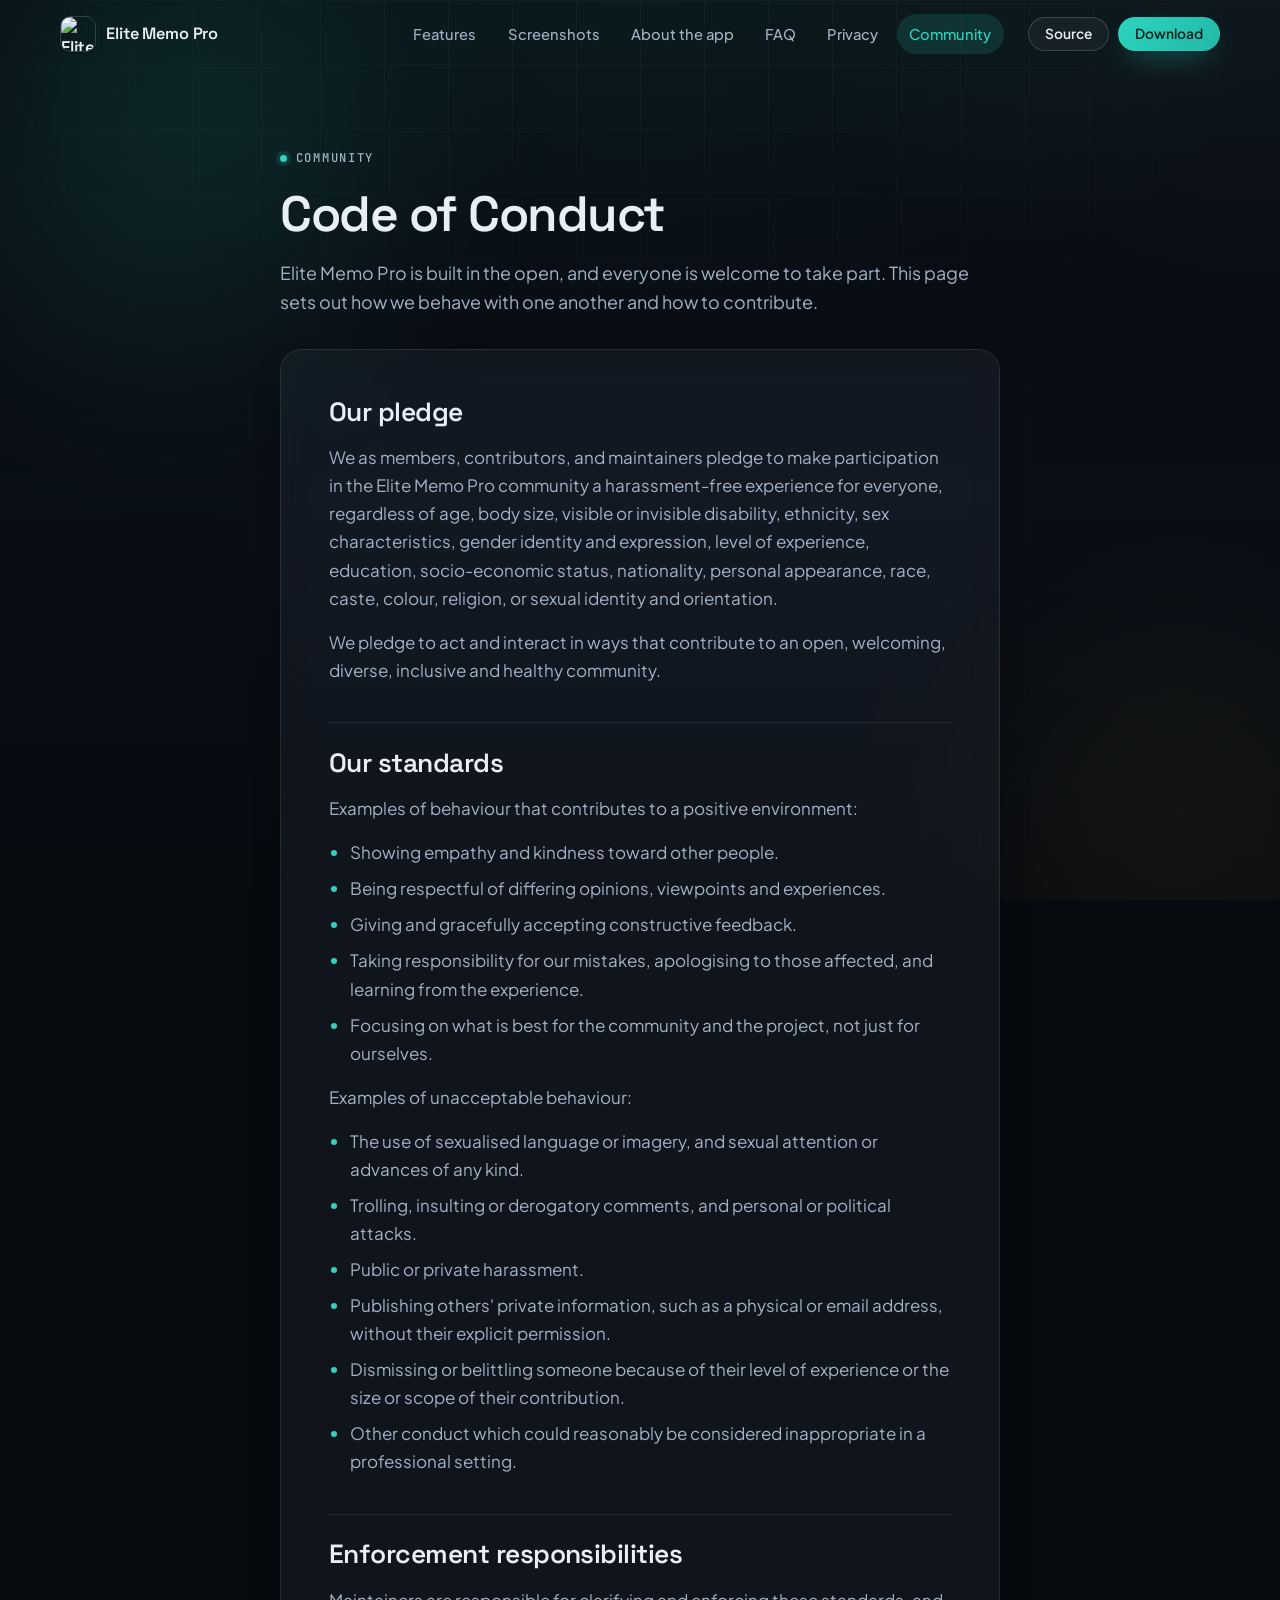
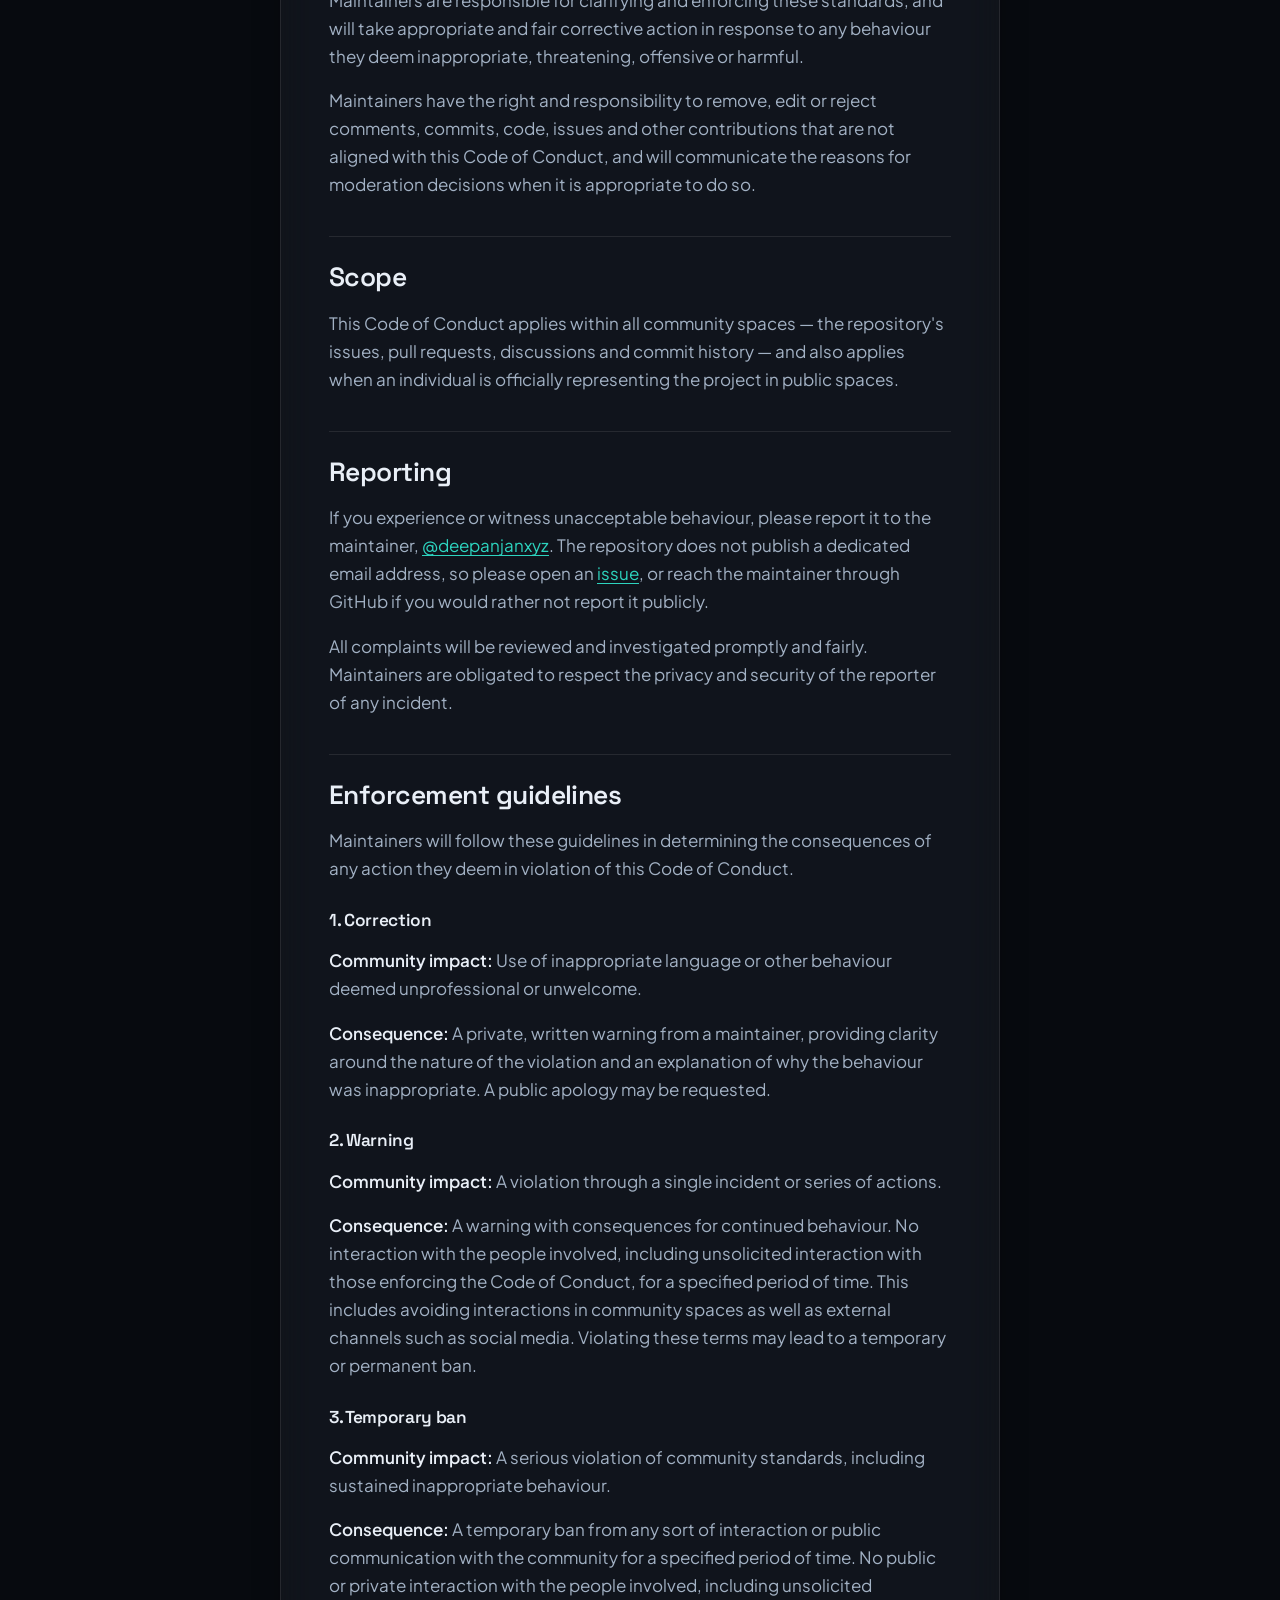
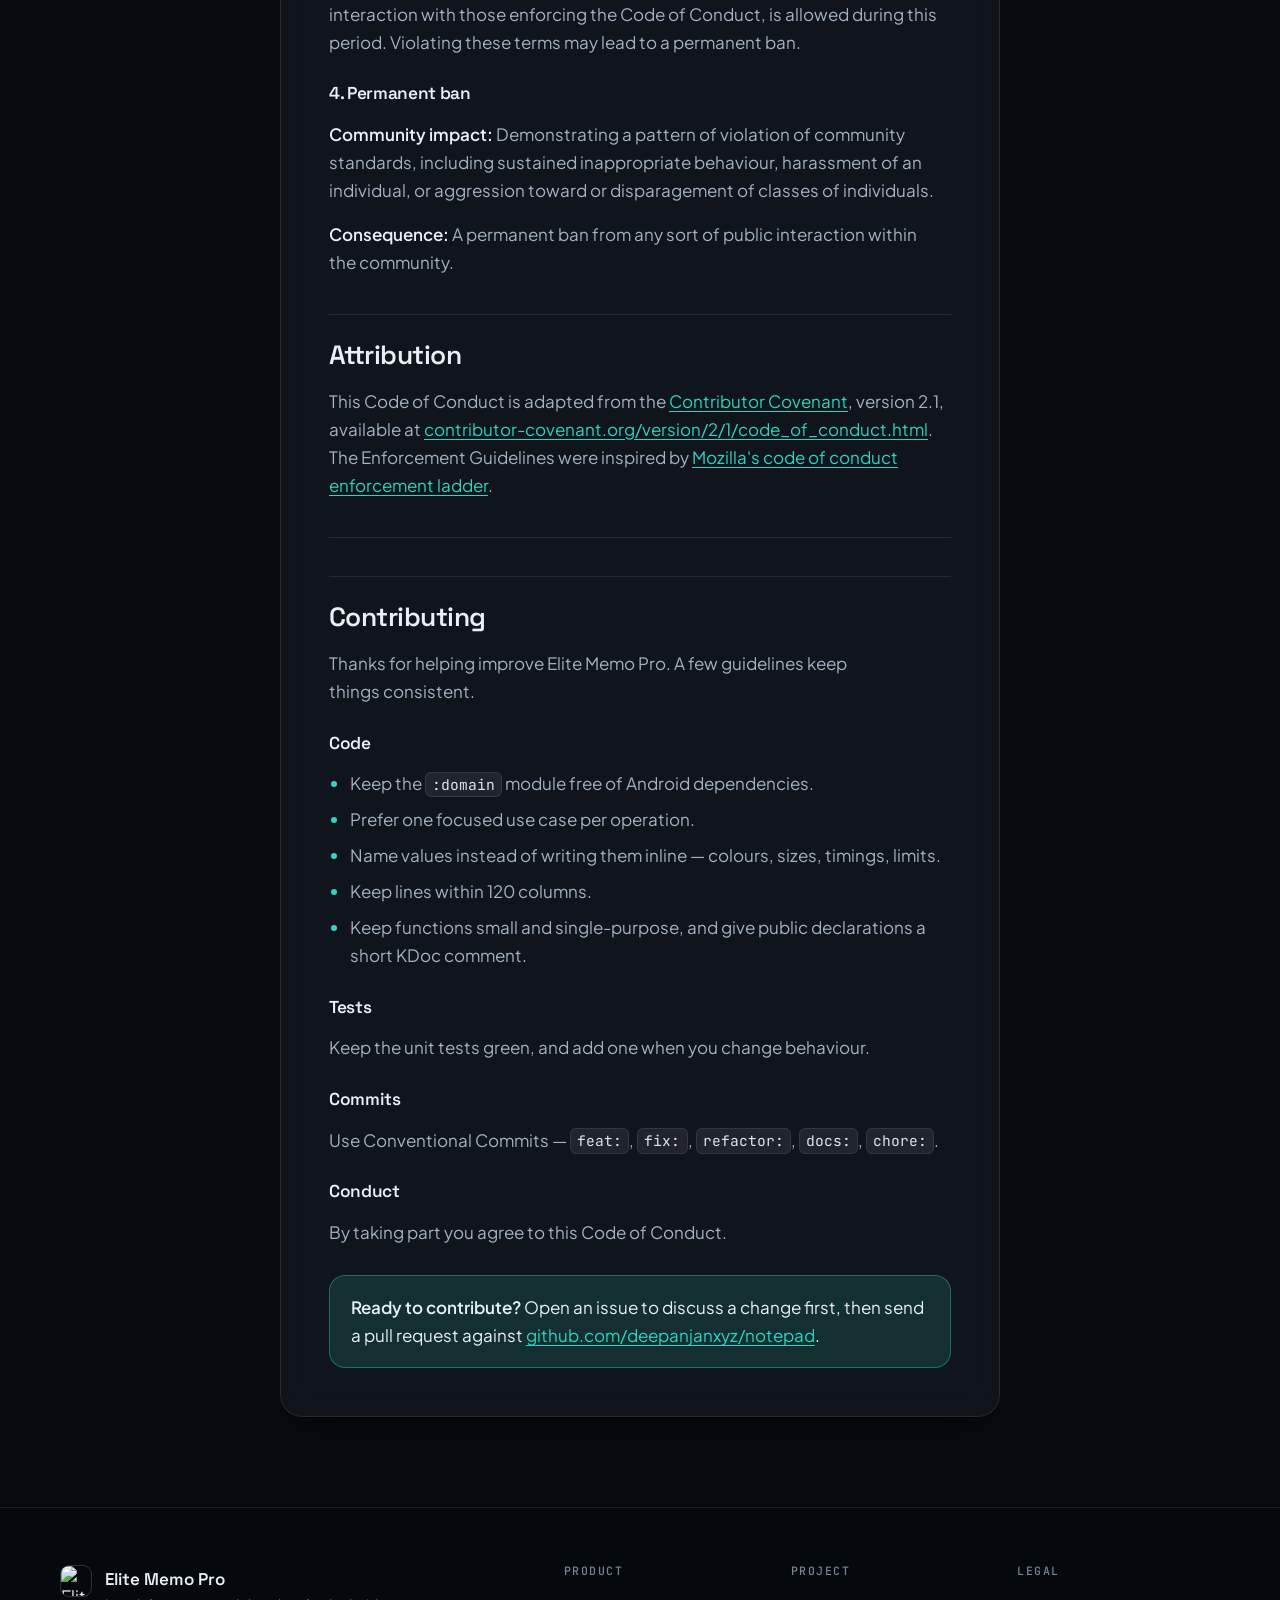
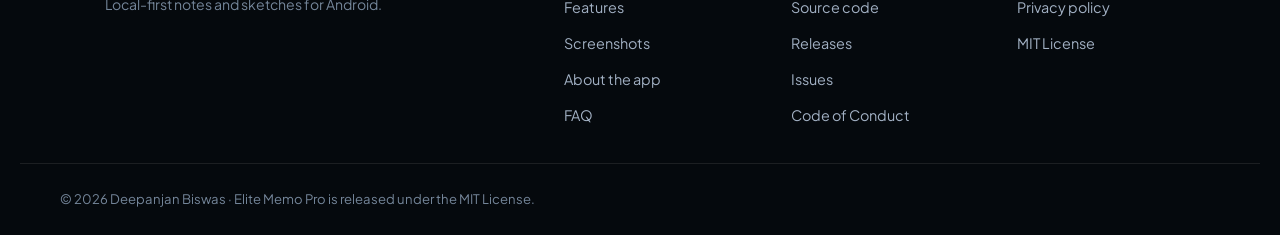
==== commit 90bfe8c4: "feat(site): use the local app logo on the community page" ====
--- a/conduct.html
+++ b/conduct.html
@@ -7,7 +7,10 @@
   <meta name="description" content="The Code of Conduct and contribution guidelines for the Elite Memo Pro community." />
   <meta name="theme-color" content="#070a0f" />
   <meta name="color-scheme" content="dark" />
-  <link rel="icon" href="https://raw.githubusercontent.com/deepanjanxyz/notepad/main/fastlane/metadata/android/en-US/images/icon.png" />
+  <link rel="icon" type="image/png" sizes="48x48" href="assets/img/favicon-48.png" />
+  <link rel="icon" type="image/png" sizes="96x96" href="assets/img/favicon-96.png" />
+  <link rel="icon" type="image/png" sizes="192x192" href="assets/img/icon-192.png" />
+  <link rel="apple-touch-icon" sizes="180x180" href="assets/img/apple-touch-icon.png" />
   <link rel="preconnect" href="https://fonts.googleapis.com" />
   <link rel="preconnect" href="https://fonts.gstatic.com" crossorigin />
   <link href="https://fonts.googleapis.com/css2?family=Plus+Jakarta+Sans:wght@400;500;600;700;800&family=Space+Grotesk:wght@500;600;700&family=JetBrains+Mono:wght@400;500&display=swap" rel="stylesheet" />
@@ -26,7 +29,7 @@
   <header class="site-header" id="top">
     <div class="container site-header__inner">
       <a class="brand" href="index.html">
-        <img class="brand__icon" src="https://raw.githubusercontent.com/deepanjanxyz/notepad/main/fastlane/metadata/android/en-US/images/icon.png" alt="" width="36" height="36" decoding="async" />
+        <img class="brand__icon" src="assets/img/icon-192.png" alt="Elite Memo Pro logo" width="36" height="36" decoding="async" />
         <span class="brand__text">Elite&nbsp;Memo&nbsp;Pro</span>
       </a>
 
@@ -40,7 +43,7 @@
         <ul class="nav__list">
           <li><a class="nav__link" href="index.html#features">Features</a></li>
           <li><a class="nav__link" href="index.html#screenshots">Screenshots</a></li>
-          <li><a class="nav__link" href="index.html#docs">Documentation</a></li>
+          <li><a class="nav__link" href="index.html#about">About the app</a></li>
           <li><a class="nav__link" href="index.html#faq">FAQ</a></li>
           <li><a class="nav__link" href="privacy.html">Privacy</a></li>
           <li><a class="nav__link is-active" href="conduct.html">Community</a></li>
@@ -192,7 +195,7 @@
   <footer class="site-footer">
     <div class="container site-footer__inner">
       <div class="site-footer__brand">
-        <img src="https://raw.githubusercontent.com/deepanjanxyz/notepad/main/fastlane/metadata/android/en-US/images/icon.png" alt="" width="32" height="32" loading="lazy" decoding="async" />
+        <img src="assets/img/icon-192.png" alt="Elite Memo Pro logo" width="32" height="32" loading="lazy" decoding="async" />
         <div>
           <p class="site-footer__name">Elite Memo Pro</p>
           <p class="site-footer__tag">Local-first notes and sketches for Android.</p>
@@ -204,7 +207,7 @@
           <ul role="list">
             <li><a href="index.html#features">Features</a></li>
             <li><a href="index.html#screenshots">Screenshots</a></li>
-            <li><a href="index.html#docs">Documentation</a></li>
+            <li><a href="index.html#about">About the app</a></li>
             <li><a href="index.html#faq">FAQ</a></li>
           </ul>
         </div>
--- a/assets/css/style.css
+++ b/assets/css/style.css
@@ -716,12 +716,17 @@
 .shots__track::-webkit-scrollbar-track { background: transparent; }
 .shot {
   flex: 0 0 auto;
-  width: 232px;
+  width: clamp(196px, 58vw, 232px);
   scroll-snap-align: center;
   text-align: center;
 }
 .shot img {
+  display: block;
   width: 100%;
+  height: auto;
+  /* The source screenshots are 1080x2400; reserving that ratio keeps every card
+     the same height and stops the gallery from reflowing as images arrive. */
+  aspect-ratio: 1080 / 2400;
   border-radius: 20px;
   border: 1px solid var(--border-2);
   background: #05070a;
@@ -738,17 +743,29 @@
   color: var(--text-mute);
 }
 
-/* Desktop: a real gallery grid instead of a scrolling strip */
-@media (min-width: 900px) {
+/* Tablet and up: a centred gallery instead of a scrolling strip.
+   The track is capped to the page container so the cards line up with the
+   heading, and the wrapping row centres itself, so the final row of a 14-shot
+   set never leaves one side full and the other side empty. */
+@media (min-width: 720px) {
+  .shots {
+    max-width: var(--maxw);
+    margin-inline: auto;
+    padding-inline: var(--gutter);
+  }
   .shots__track {
-    display: grid;
-    grid-template-columns: repeat(auto-fill, minmax(178px, 1fr));
-    gap: 1.2rem;
+    flex-wrap: wrap;
+    justify-content: center;
+    gap: clamp(0.9rem, 1.5vw, 1.4rem);
     overflow: visible;
     scroll-snap-type: none;
-    padding-bottom: 0.4rem;
+    padding: 0.25rem 0 0.75rem;
   }
-  .shot { width: auto; }
+  .shot {
+    flex: 0 0 clamp(150px, 15.5vw, 208px);
+    width: auto;
+    scroll-snap-align: none;
+  }
   .shot:hover img { transform: translateY(-6px); }
 }
 
@@ -814,6 +831,7 @@
   position: sticky;
   top: calc(var(--header-h) + 24px);
   align-self: start;
+  min-width: 0;
 }
 .docs__nav ul { list-style: none; display: grid; gap: 0.2rem; }
 .docs__nav a {
@@ -831,8 +849,11 @@
   background: var(--surface);
   text-decoration: none;
 }
-.docs__body { display: grid; gap: 1.1rem; }
-.doc { padding: clamp(1.4rem, 3vw, 2rem); scroll-margin-top: calc(var(--header-h) + 20px); }
+/* minmax(0, 1fr) rather than the implicit auto column: an auto column is sized by
+   the widest thing inside it, so one long line in a code block used to push the
+   whole documentation card wider than the page and off the screen. */
+.docs__body { display: grid; grid-template-columns: minmax(0, 1fr); gap: 1.1rem; min-width: 0; }
+.doc { min-width: 0; padding: clamp(1.4rem, 3vw, 2rem); scroll-margin-top: calc(var(--header-h) + 20px); }
 .doc__title {
   font-size: 1.25rem;
   margin-bottom: 0.8rem;
@@ -871,6 +892,7 @@
 .code {
   margin-top: 1.1rem;
   padding: 1rem 1.15rem;
+  max-width: 100%;
   overflow-x: auto;
   background: rgba(3, 6, 10, 0.75);
   border: 1px solid var(--border);
@@ -1062,7 +1084,7 @@
   .trust__list { grid-template-columns: repeat(2, 1fr); }
 }
 
-@media (max-width: 860px) {
+@media (max-width: 1000px) {
   .nav-toggle { display: flex; }
   .nav {
     position: absolute;
@@ -1090,7 +1112,7 @@
   .nav__actions { justify-content: stretch; }
   .nav__actions .btn { flex: 1; }
 
-  .docs { grid-template-columns: 1fr; }
+  .docs { grid-template-columns: minmax(0, 1fr); }
   .docs__nav {
     position: static;
     margin-bottom: 0.4rem;
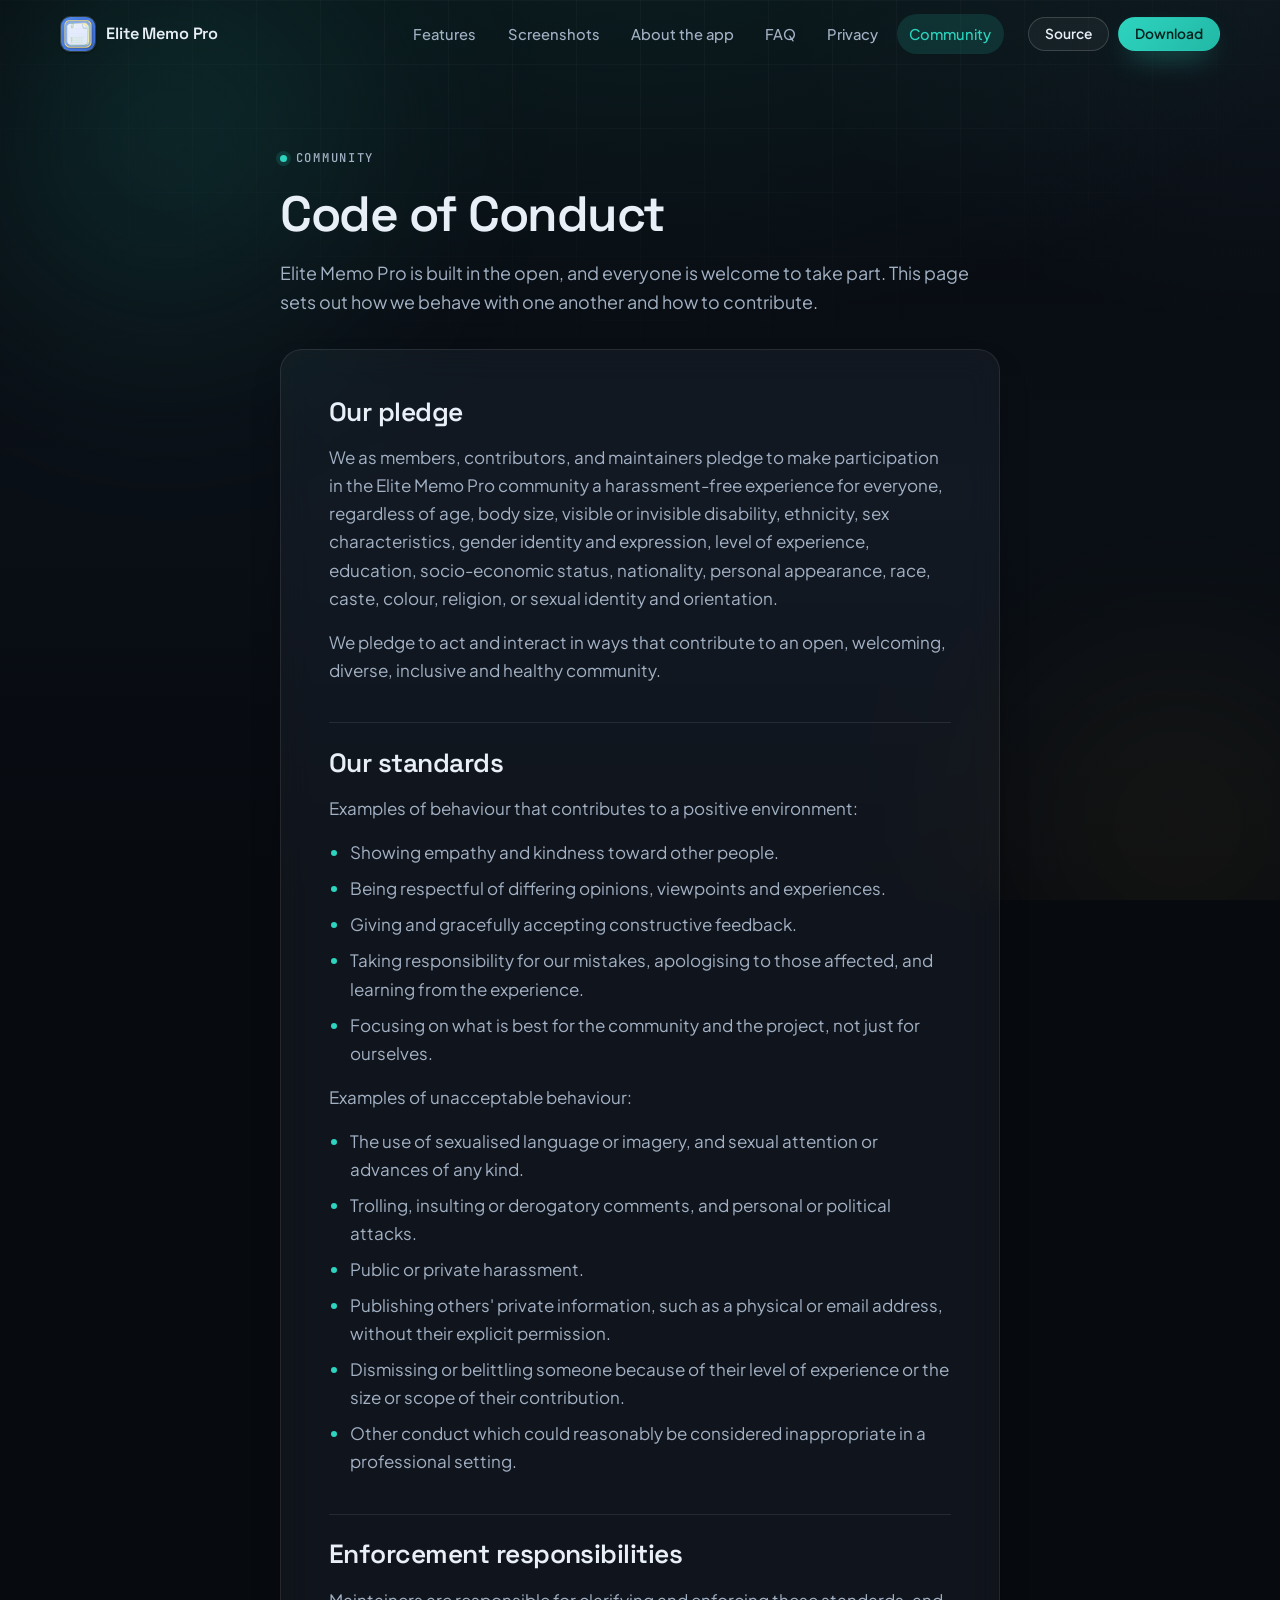
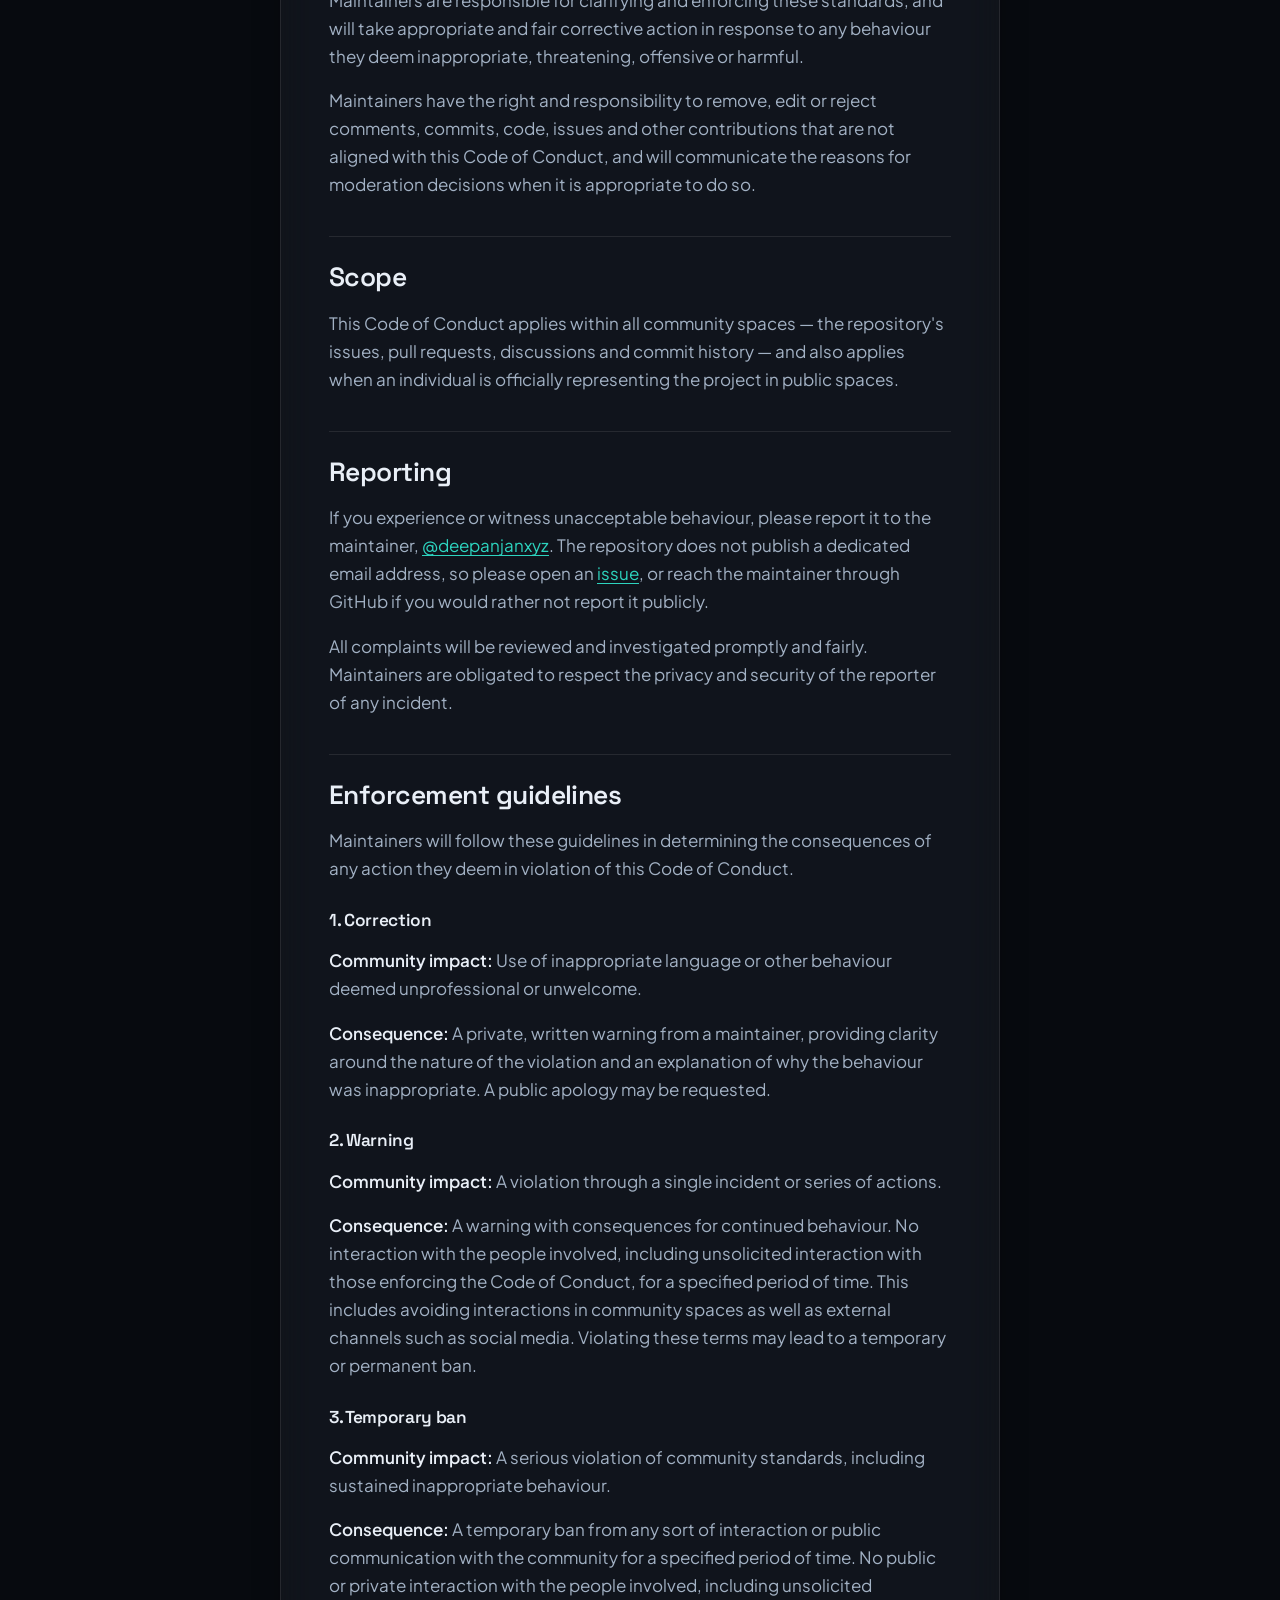
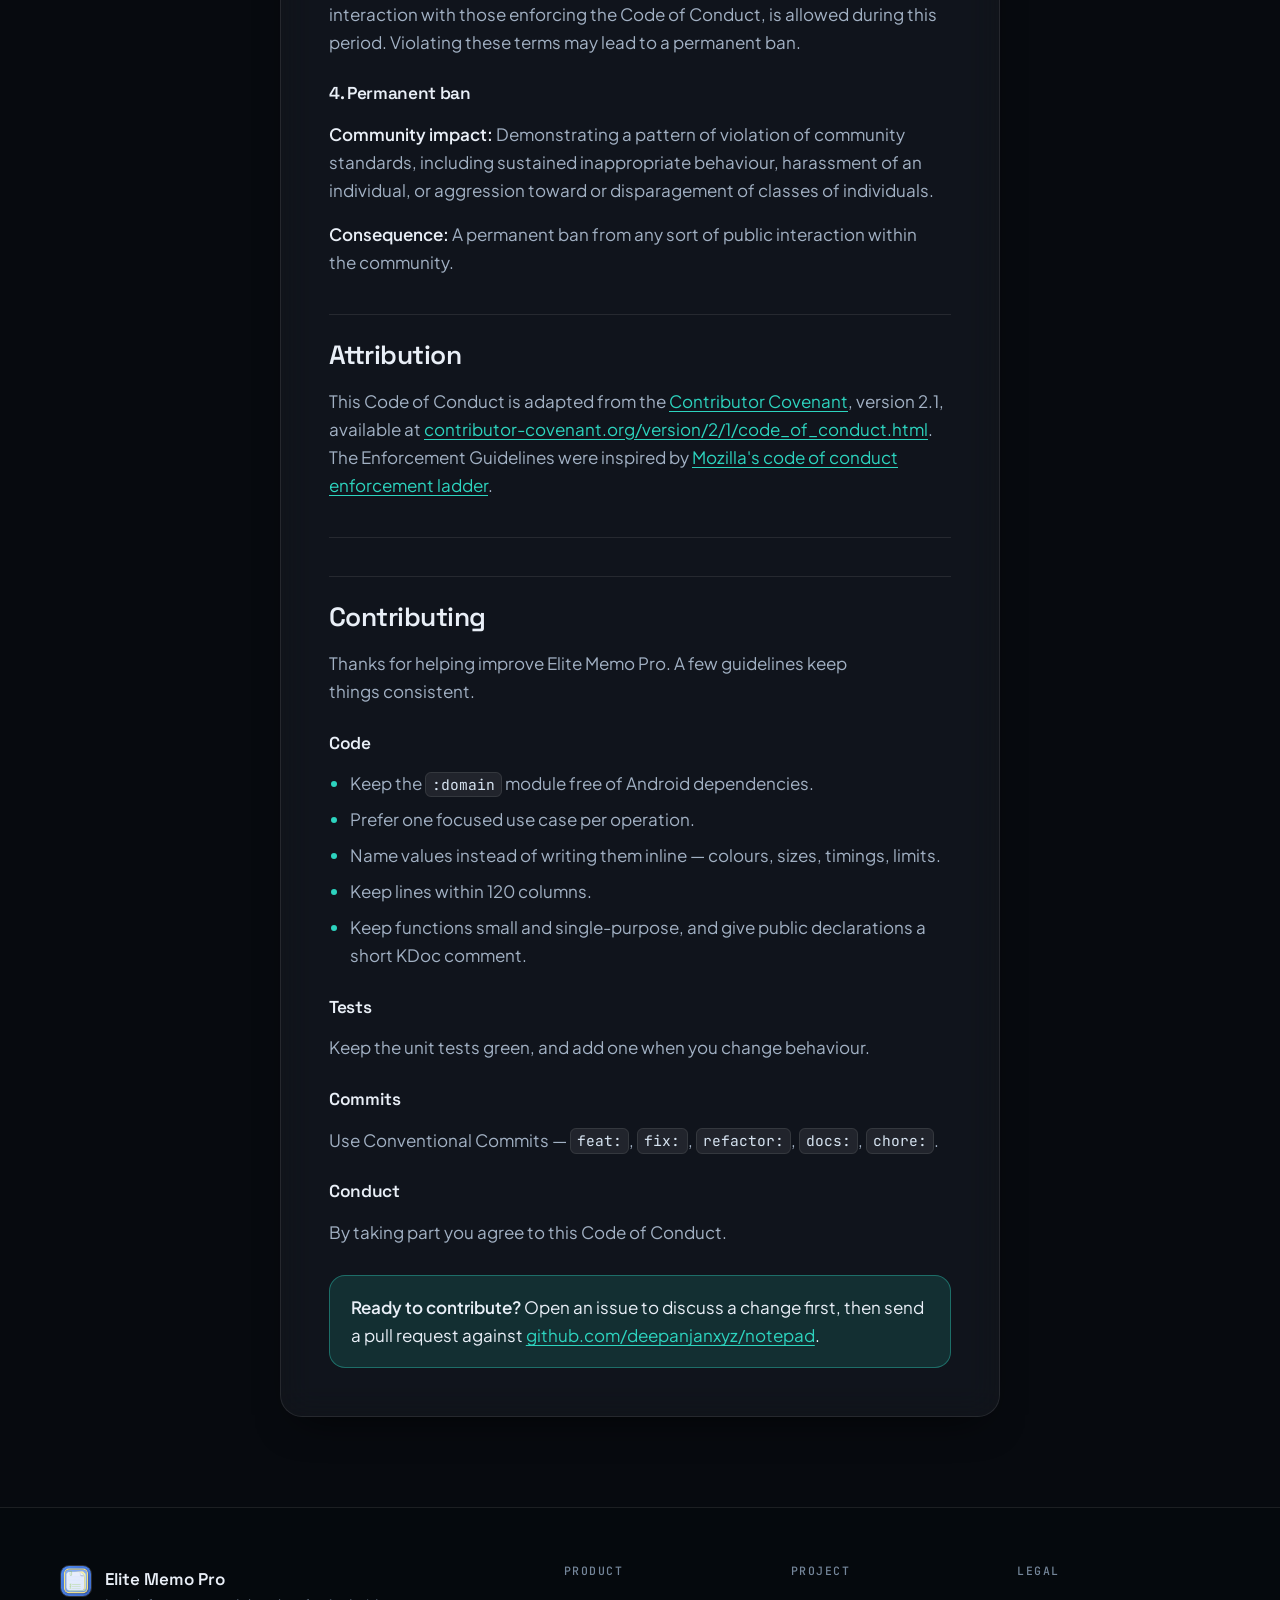
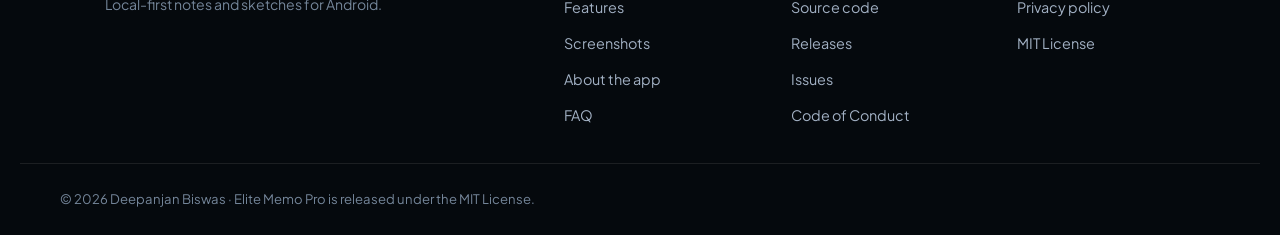
==== commit bec70cc1: "Add canonical URL for memo.deepanjan.xyz" ====
--- a/conduct.html
+++ b/conduct.html
@@ -4,6 +4,7 @@
   <meta charset="UTF-8" />
   <meta name="viewport" content="width=device-width, initial-scale=1.0" />
   <title>Code of Conduct &amp; Contributing — Elite Memo Pro</title>
+  <link rel="canonical" href="https://memo.deepanjan.xyz/conduct.html" />
   <meta name="description" content="The Code of Conduct and contribution guidelines for the Elite Memo Pro community." />
   <meta name="theme-color" content="#070a0f" />
   <meta name="color-scheme" content="dark" />
--- a/assets/css/style.css
+++ b/assets/css/style.css
@@ -13,7 +13,7 @@
    9.  Features
    10. Screenshots
    11. Privacy
-   12. Documentation
+   12. About the app
    13. FAQ
    14. Download CTA
    15. Footer
@@ -819,8 +819,20 @@
 }
 
 /* ==========================================================================
-   12. Documentation
-   ========================================================================== */
+   12. About the app
+   ========================================================================== */
+.about {
+  display: grid;
+  grid-template-columns: repeat(auto-fit, minmax(280px, 1fr));
+  gap: 1.1rem;
+  align-items: start;
+}
+.about__card { min-width: 0; padding: clamp(1.4rem, 3vw, 2rem); }
+.about__card-title { font-size: 1.15rem; margin-bottom: 0.7rem; }
+.about__card p { color: var(--text-dim); }
+.about__card p + p { margin-top: 0.85rem; }
+
+/* Documentation grid, kept for the deeper anchors older links still use. */
 .docs {
   display: grid;
   grid-template-columns: 220px minmax(0, 1fr);
@@ -992,7 +1004,58 @@
   margin-bottom: 0.5rem;
 }
 .download__lead { color: var(--text-dim); max-width: 34rem; }
+.download__logo {
+  flex: 0 0 auto;
+  width: 64px;
+  height: 64px;
+  border-radius: var(--r-md);
+  border: 1px solid var(--border-2);
+  box-shadow: var(--shadow-sm);
+}
 .download__actions { display: flex; flex-wrap: wrap; gap: 0.75rem; }
+
+/* The official listings, under the primary call to action. Three equal cards
+   rather than three buttons: this row answers "where else is it", and it should
+   not compete with the download button above it. */
+.store-row {
+  display: grid;
+  grid-template-columns: repeat(auto-fit, minmax(14rem, 1fr));
+  gap: 0.9rem;
+  margin-top: 1.1rem;
+}
+.store-btn {
+  display: flex;
+  align-items: center;
+  gap: 0.85rem;
+  padding: 0.9rem 1.1rem;
+  background: var(--surface);
+  border: 1px solid var(--border);
+  border-radius: var(--r-md);
+  color: var(--text);
+  transition: transform 0.2s ease, background 0.2s ease, border-color 0.2s ease;
+}
+.store-btn:hover {
+  background: var(--surface-2);
+  border-color: var(--border-2);
+  transform: translateY(-2px);
+  text-decoration: none;
+}
+.store-btn__icon {
+  flex: 0 0 auto;
+  display: grid;
+  place-items: center;
+  width: 2.25rem;
+  height: 2.25rem;
+  border-radius: 0.6rem;
+  background: var(--surface-3);
+  color: var(--accent);
+}
+.store-btn__icon svg { width: 1.15rem; height: 1.15rem; }
+.store-btn__logo { display: block; width: 1.3rem; height: 1.3rem; }
+.store-btn__logo--fdroid { width: 1.55rem; height: 1.55rem; border-radius: 0.35rem; }
+.store-btn__text { display: flex; flex-direction: column; line-height: 1.3; }
+.store-btn__label { font-weight: 600; font-size: 0.95rem; }
+.store-btn__sub { font-size: 0.78rem; color: var(--text-mute); }
 
 /* ==========================================================================
    15. Footer
